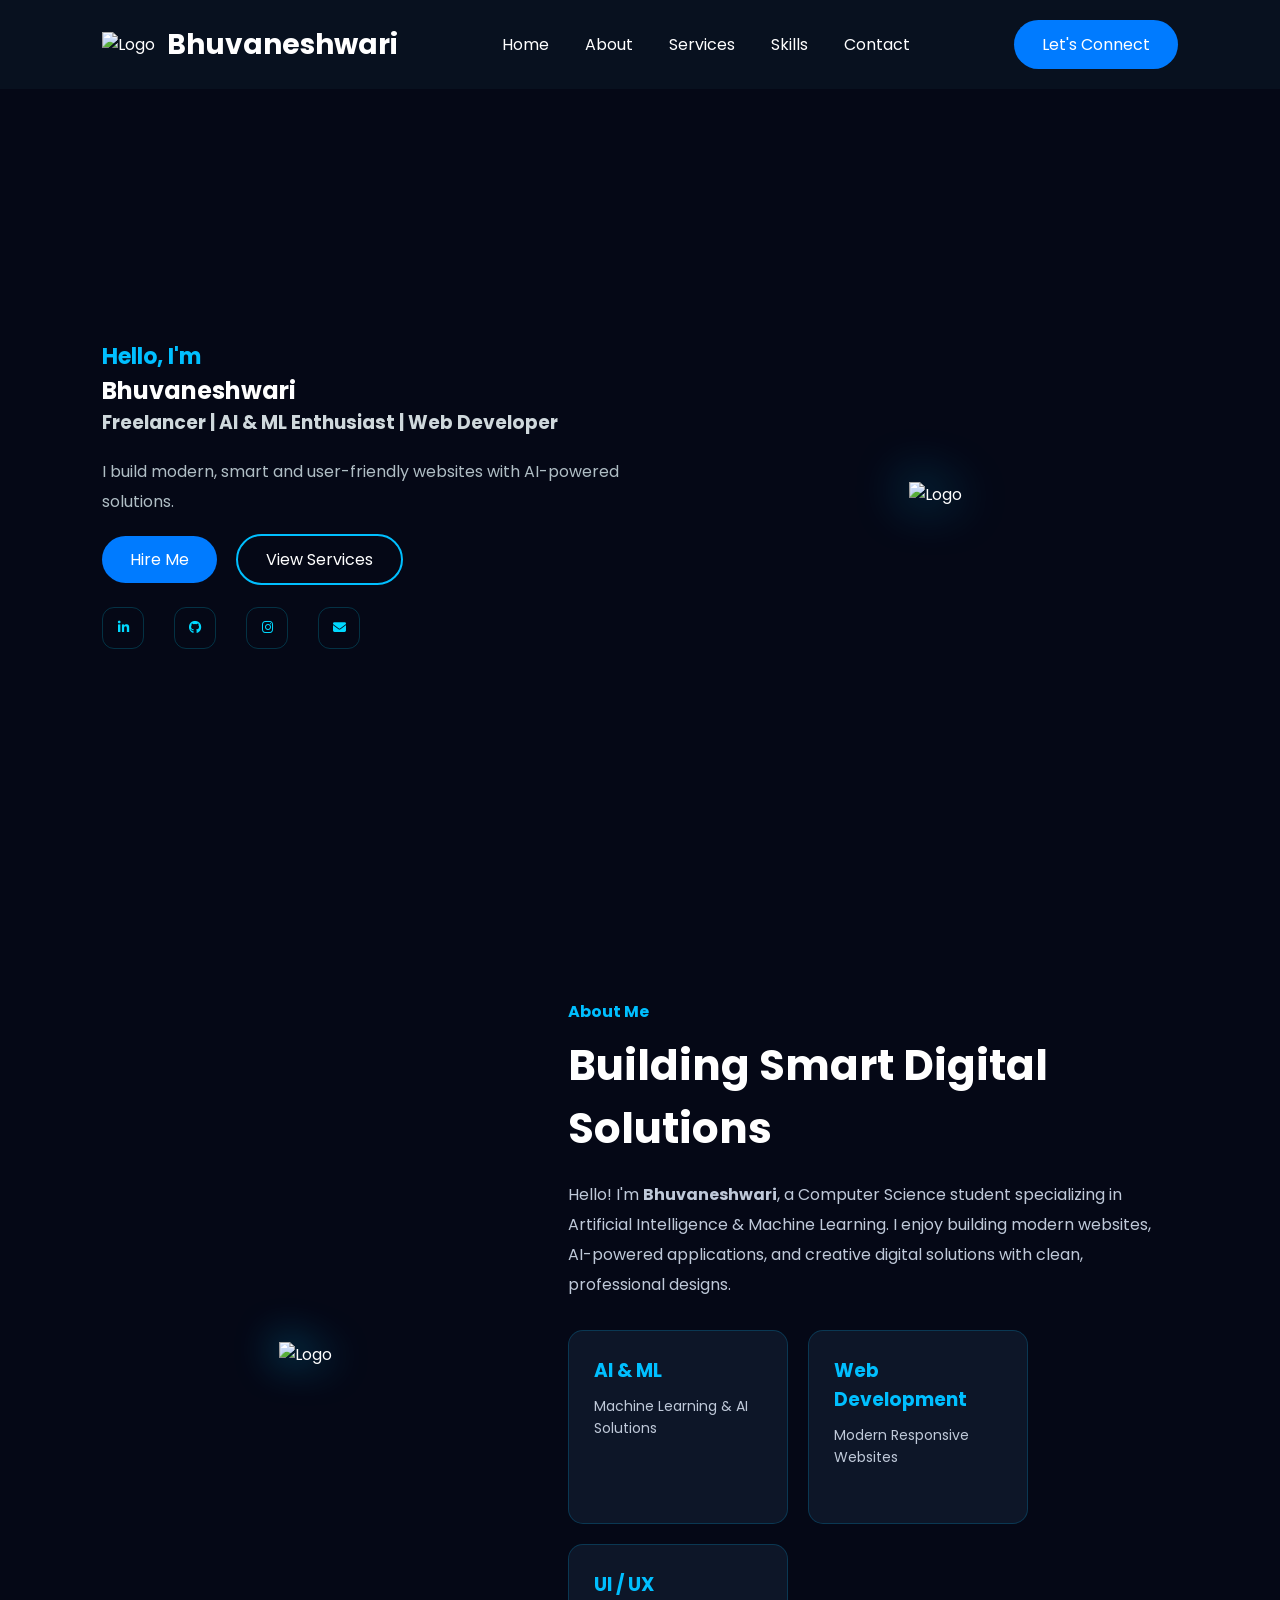
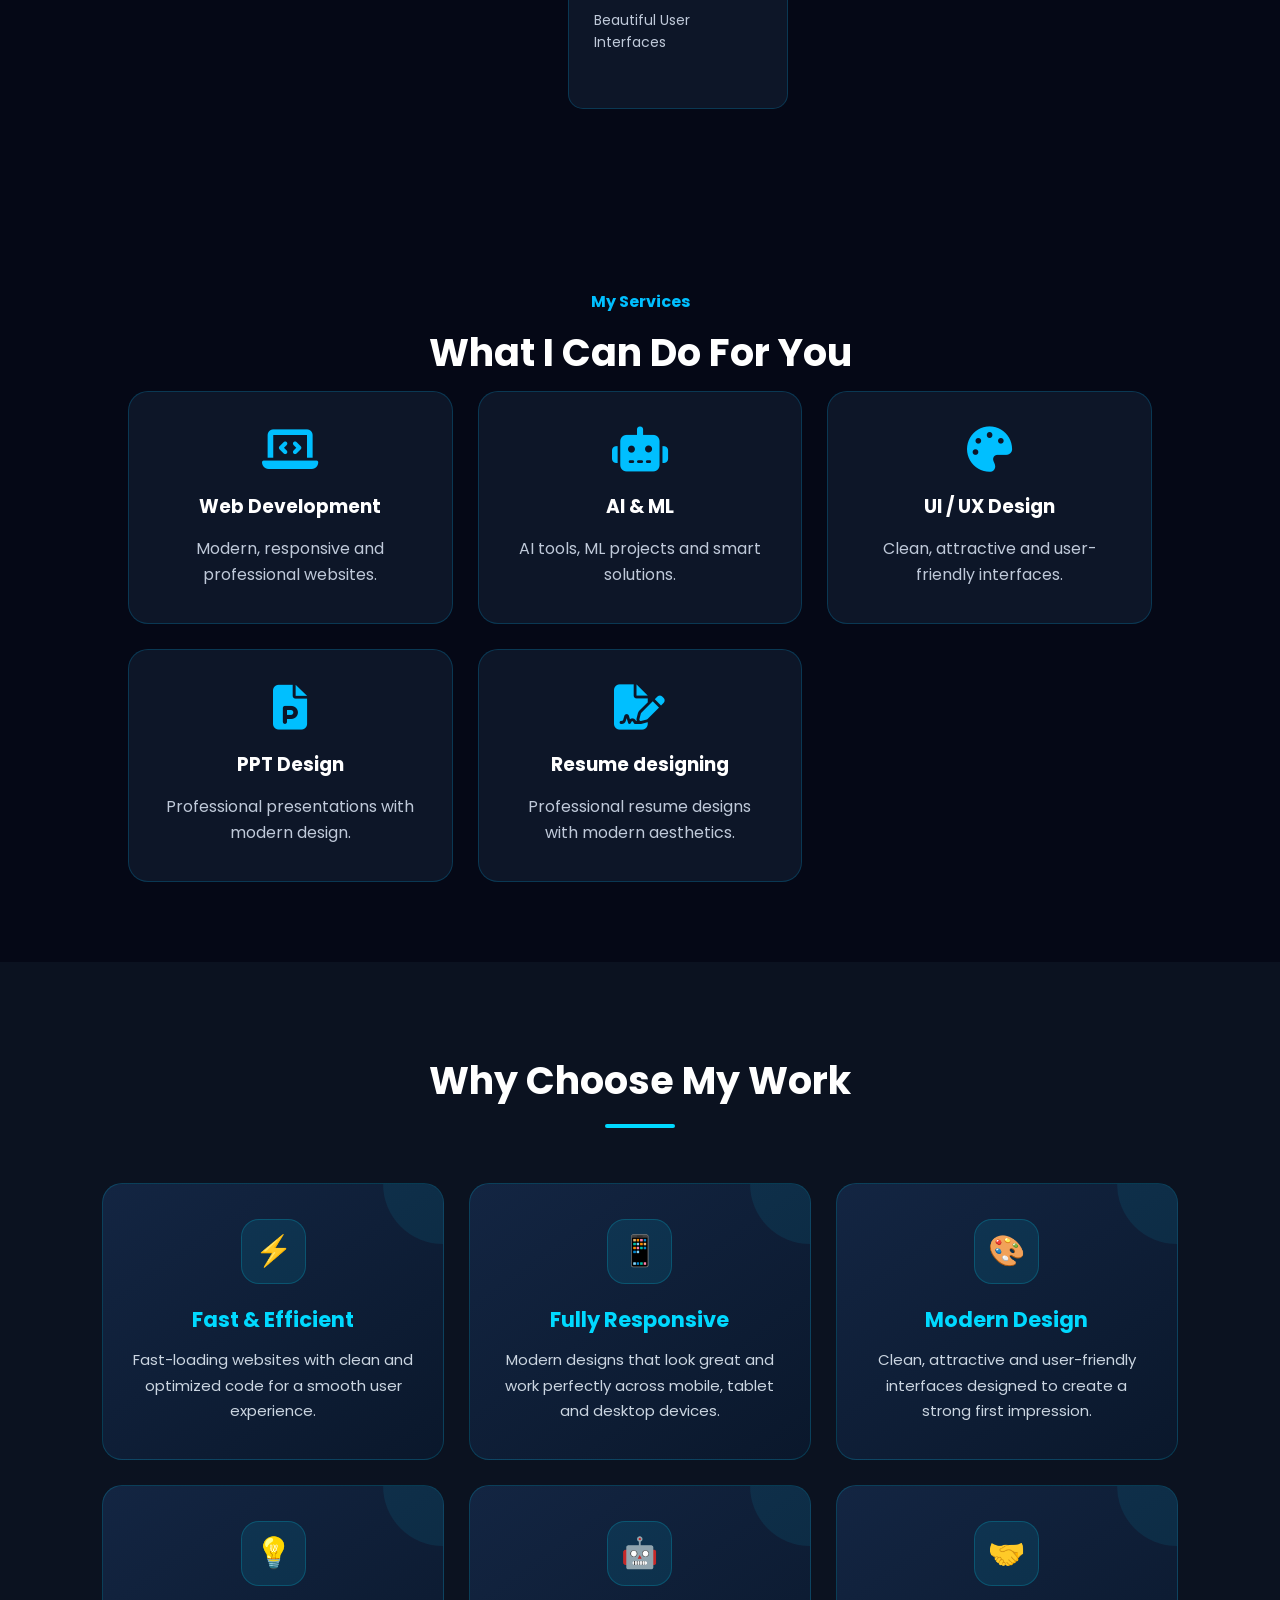
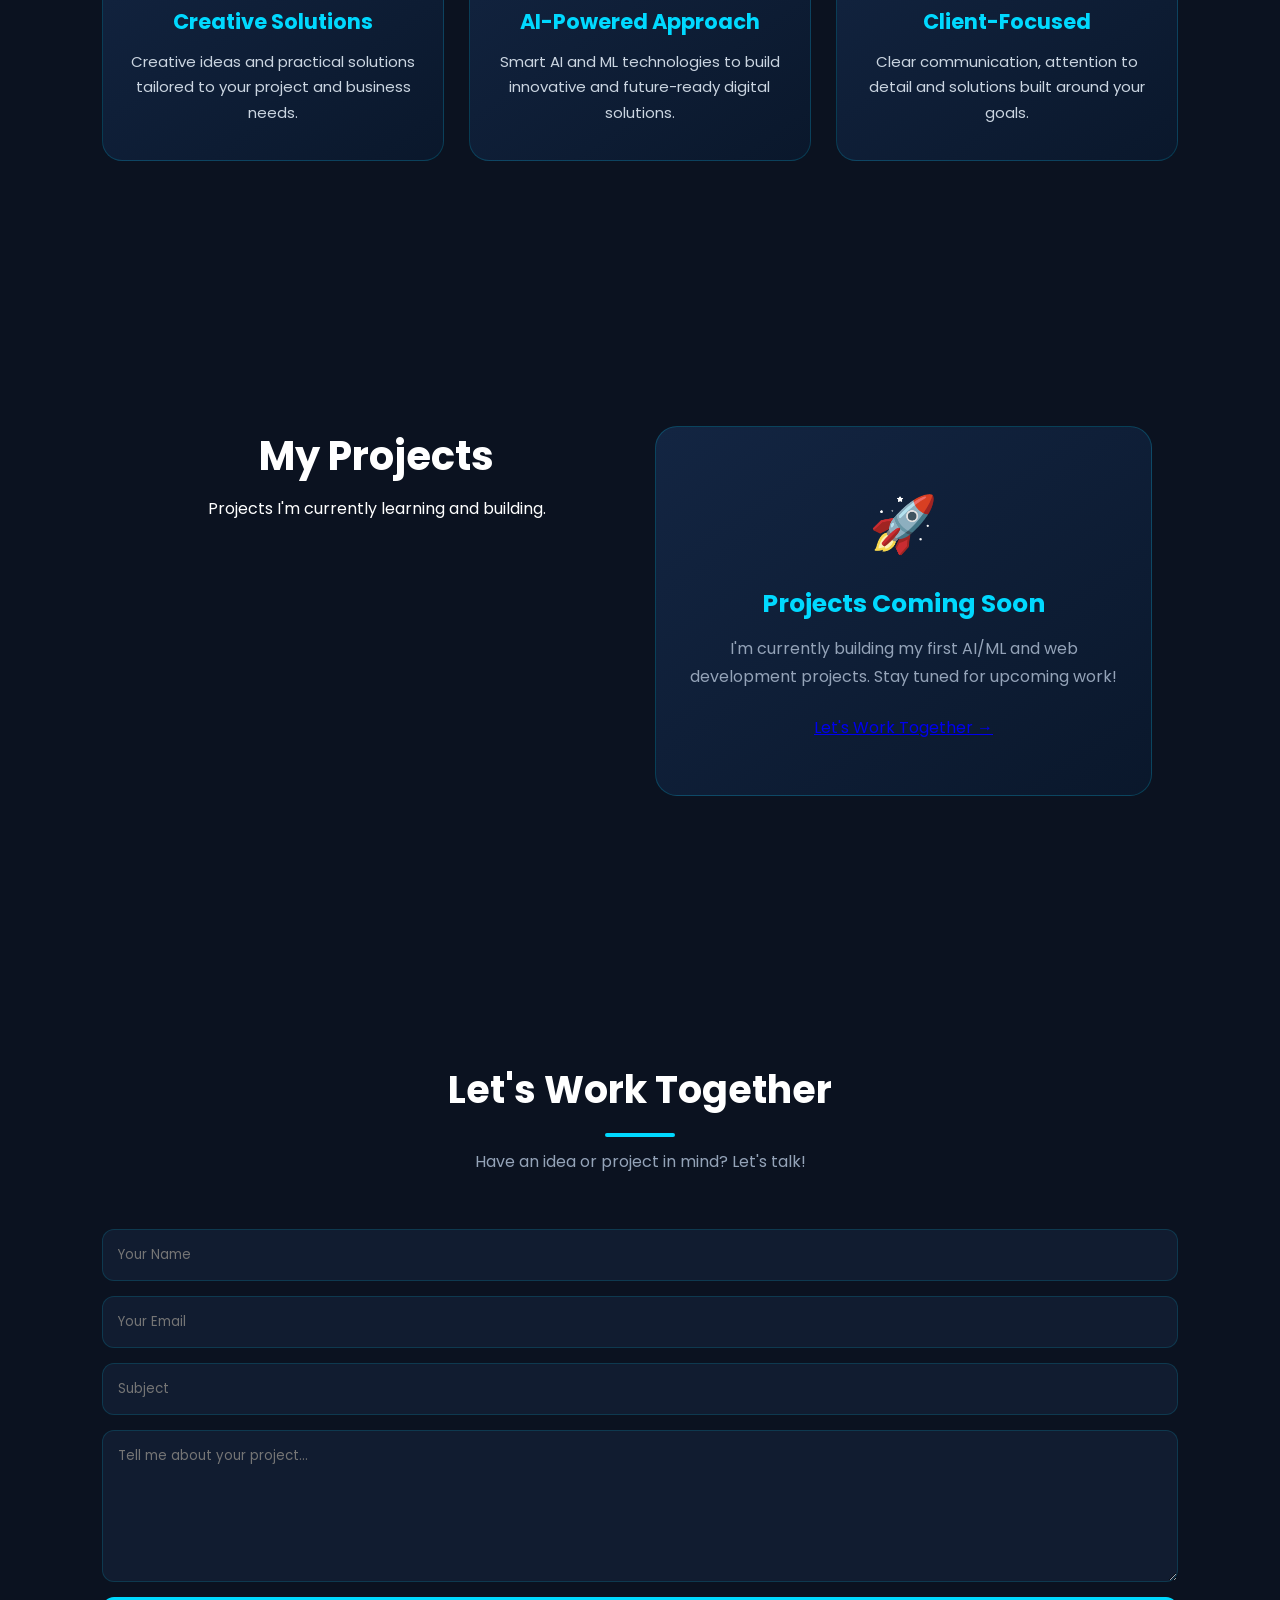
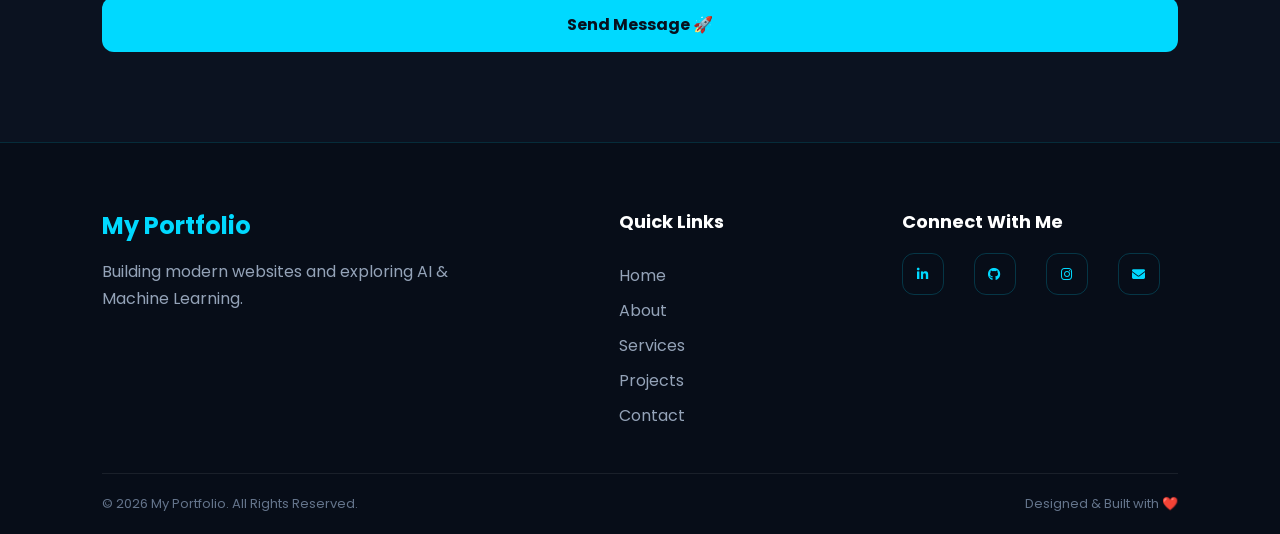
==== index.html @ ff611b47 "Add files via upload" ====
<!DOCTYPE html>
<html lang="en">
<head>
    <meta charset="UTF-8">
    <meta name="viewport" content="width=device-width, initial-scale=1.0">
    <title>Bhuvaneshwari | Portfolio</title>

    <!-- CSS -->
    <link rel="stylesheet" href="style.css">

    <!-- Google Font -->
    <link href="https://fonts.googleapis.com/css2?family=Poppins:wght@300;400;500;600;700&display=swap" rel="stylesheet">

    <!-- Icons -->
    <link rel="stylesheet" href="https://cdnjs.cloudflare.com/ajax/libs/font-awesome/6.6.0/css/all.min.css">
</head>

<body>

    <!-- Header -->
    <header>
        <nav class="navbar">

            <div class="logo">
                <img src="assets/WhatsApp Image 2026-08-02 at 8.41.59 PM (1).jpeg" alt="Logo">
                <h2>Bhuvaneshwari</h2>
            </div>

            <ul class="nav-links">
                <li><a href="#home">Home</a></li>
                <li><a href="#about">About</a></li>
                <li><a href="#services">Services</a></li>
                <li><a href="#skills">Skills</a></li>
                <li><a href="#contact">Contact</a></li>
            </ul>

            <a href="#Contact" class="btn">Let's Connect</a>

        </nav>
    </header>

    <!-- Hero Section -->
    <section class="hero">

        <div class="hero-text">

            <h4>Hello, I'm</h4>

            <h2>Bhuvaneshwari</h2>

            <h3>Freelancer | AI & ML Enthusiast | Web Developer</h3>

            <p>
                I build modern, smart and user-friendly websites
                with AI-powered solutions.
            </p>

            <div class="buttons">
                <a href="#" class="btn">Hire Me</a>
                <a href="#" class="btn-outline">View Services</a>
            </div>

            <div class="social-icons">
                <a 
                  href="https://www.linkedin.com/in/bhuvaneshwari-m-84490b386"
                  target="_blank"
                  rel="noopener noreferrer"
                  aria-label="Linkedin">
                  <i class="fab fa-linkedin-in"></i>
                  </a>
                  <a
                    href="https://github.com/bhuvanamozhi7-maker"
                    target="_blank"
                    rel="noopener noreferrer"
                    aria-label="GitHub">
                    <i class="fab fa-github"></i>
                </a>
                
                <a 
                    href="instagram url"
                    target="_blank"
                    rel="noopener noreferrer"
                    aria-label="Instagram">
                    <i class="fab fa-instagram"></i>
                </a>

                <a
                    href="bhuvanamozhi7@gmail.com"
                    target="_blank"
                    rel="noopener noreferrer"
                    aria-label="Email">
                    <i class="fas fa-envelope"></i>
                </a>
            </div>

        </div>

        <div class="hero-image">
            <img src="assets/WhatsApp Image 2026-08-02 at 8.41.59 PM (1).jpeg" alt="Logo">
        </div>

    </section>
    <!-- About Section -->

<section class="about" id="about">

    <div class="about-left">
        <img src="assets/WhatsApp Image 2026-08-08 at 7.50.29 AM.jpeg" alt="Logo">
    </div>

    <div class="about-right">

        <h4>About Me</h4>

        <h2>Building Smart Digital Solutions</h2>

        <p>
            Hello! I'm <b>Bhuvaneshwari</b>, a Computer Science student
            specializing in Artificial Intelligence & Machine Learning.
            I enjoy building modern websites, AI-powered applications,
            and creative digital solutions with clean, professional designs.
        </p>

        <div class="about-cards">

            <div class="card">
                <h3>AI & ML</h3>
                <p>Machine Learning & AI Solutions</p>
            </div>

            <div class="card">
                <h3>Web Development</h3>
                <p>Modern Responsive Websites</p>
            </div>

            <div class="card">
                <h3>UI / UX</h3>
                <p>Beautiful User Interfaces</p>
            </div>

        </div>

    </div>

</section>
<!-- Services Section -->

<section class="services" id="services">

    <h4>My Services</h4>
    <h2>What I Can Do For You</h2>

    <div class="service-container">

        <div class="service-box">
            <i class="fas fa-laptop-code"></i>
            <h3>Web Development</h3>
            <p>Modern, responsive and professional websites.</p>
        </div>

        <div class="service-box">
            <i class="fas fa-robot"></i>
            <h3>AI & ML</h3>
            <p>AI tools, ML projects and smart solutions.</p>
        </div>

        <div class="service-box">
            <i class="fas fa-palette"></i>
            <h3>UI / UX Design</h3>
            <p>Clean, attractive and user-friendly interfaces.</p>
        </div>

        <div class="service-box">
            <i class="fas fa-file-powerpoint"></i>
            <h3>PPT Design</h3>
            <p>Professional presentations with modern design.</p>
        </div>

        <div class="service-box">
            <i class="fas fa-file-signature"></i>
            <h3>Resume designing</h3>
            <p>Professional resume designs with modern aesthetics.</p>
        </div>

    </div>

</section> 

<section class="why-us" id="why">
    <h2>Why Choose My Work</h2>

    <div class="why-us-container">

        <div class="why-us-card">
            <div class="icon">⚡</div>
            <h3>Fast & Efficient</h3>
            <p>
                Fast-loading websites with clean and optimized code
                for a smooth user experience.
            </p>
        </div>

        <div class="why-us-card">
            <div class="icon">📱</div>
            <h3>Fully Responsive</h3>
            <p>
                Modern designs that look great and work perfectly
                across mobile, tablet and desktop devices.
            </p>
        </div>

        <div class="why-us-card">
            <div class="icon">🎨</div>
            <h3>Modern Design</h3>
            <p>
                Clean, attractive and user-friendly interfaces
                designed to create a strong first impression.
            </p>
        </div>

        <div class="why-us-card">
            <div class="icon">💡</div>
            <h3>Creative Solutions</h3>
            <p>
                Creative ideas and practical solutions tailored
                to your project and business needs.
            </p>
        </div>

        <div class="why-us-card">
            <div class="icon">🤖</div>
            <h3>AI-Powered Approach</h3>
            <p>
                Smart AI and ML technologies to build innovative
                and future-ready digital solutions.
            </p>
        </div>

        <div class="why-us-card">
            <div class="icon">🤝</div>
            <h3>Client-Focused</h3>
            <p>
                Clear communication, attention to detail and
                solutions built around your goals.
            </p>
        </div>

    </div>
</section>
<section class="portfolio" id="portfolio">

    <div class="portfolio-container">

        <div class="portfolio-title">
            <h2>My Projects</h2>
            <p>Projects I'm currently learning and building.</p>
        </div>

        <div class="project-empty">
            <div class="project-empty-icon">🚀</div>

            <h3>Projects Coming Soon</h3>

            <p>
                I'm currently building my first AI/ML and web development
                projects. Stay tuned for upcoming work!
            </p>

            <a href="#contact" class="project-btn">
                Let's Work Together →
            </a>
        </div>

    </div>

</section>
<section class="contact" id="contact">

    <div class="contact-title">
        <h2>Let's Work Together</h2>
        <p>Have an idea or project in mind? Let's talk!</p>
    </div>

    <div class="contact-container">

        <div class="contact-info">
            </div>


        </div>


        <form class="contact-form"
            action=https://formsubmit.co/UN_bhuvanamozhi7@gmail.com
            method="POST">

            <input type="hidden"name="_subject"value="New portfolio contact">
            <input type="hidden"name="_captcha"value="false">
            <input type="hidden"name="_next"value="success.html">

            <input type="text" placeholder="Your Name" required>

            <input type="email" placeholder="Your Email" required>

            <input type="text" placeholder="Subject" required>

            <textarea rows="6"
                placeholder="Tell me about your project..."
                required></textarea>

            <button type="submit">
                Send Message 🚀
            </button>

        </form>

    </div>

</section>
<script src="script.js"></script>
<footer class="footer">

    <div class="footer-container">

        <div class="footer-brand">
            <h2>My Portfolio</h2>
            <p>
                Building modern websites and exploring
                AI & Machine Learning.
            </p>
        </div>

        <div class="footer-links">
            <h3>Quick Links</h3>

            <a href="#home">Home</a>
            <a href="#about">About</a>
            <a href="#services">Services</a>
            <a href="#portfolio">Projects</a>
            <a href="#contact">Contact</a>
        </div>

        <div class="footer-social">
            <h3>Connect With Me</h3>

            <div class="social-icons"><!DOCTYPE html>
<html lang="en">
<head>
    <meta charset="UTF-8">
    <meta name="viewport" content="width=device-width, initial-scale=1.0">

    <title>Message Sent</title>
                <a 
                  href="https://www.linkedin.com/in/bhuvaneshwari-m-84490b386"
                  target="_blank"
                  rel="noopener noreferrer"
                  aria-label="Linkedin">
                  <i class="fab fa-linkedin-in"></i>
                  </a>
                <a
                    href="https://github.com/bhuvanamozhi7-maker"
                    target="_blank"
                    rel="noopener noreferrer"
                    aria-label="GitHub">
                    <i class="fab fa-github"></i>
                </a>
                <a 
                    href="instagram url"
                    target="_blank"
                    rel="noopener noreferrer"
                    aria-label="Instagram">
                    <i class="fab fa-instagram"></i>
                </a>
                
                <a
                    href="bhuvanamozhi7@gmail.com"
                    target="_blank"
                    rel="noopener noreferrer"
                    aria-label="Email">
                    <i class="fas fa-envelope"></i>
                </a>

            </div>
        </div>

    </div>

    <div class="footer-bottom">
        <p>© 2026 My Portfolio. All Rights Reserved.</p>
        <p>Designed & Built with ❤️</p>
    </div>

</footer>


</body>
</html>
---- style.css ----
html{
    scroll-behavior:smooth;
}
section{
    scroll-margin-top:80px;
}
/* Google Font */
@import url('https://fonts.googleapis.com/css2?family=Poppins:wght@300;400;500;600;700&display=swap');

*{
    margin:0;
    padding:0;
    box-sizing:border-box;
    font-family:'Poppins',sans-serif;
}

body{
    background:#050816;
    color:#fff;
}

/* Navbar */

.navbar{
    display:flex;
    justify-content:space-between;
    align-items:center;
    padding:20px 8%;
    background:#08111f;
    position:sticky;
    top:0;
}

.logo{
    display:flex;
    align-items:center;
}

.logo img{
    width:55px;
    margin-right:10px;
}

.logo h2{
    color:#fff;
    font-size:28px;
}

.nav-links{
    display:flex;
    list-style:none;
}

.nav-links li{
    margin:0 18px;
}

.nav-links a{
    text-decoration:none;
    color:white;
    transition:.3s;
}

.nav-links a:hover{
    color:#00bfff;
}

/* Buttons */

.btn{
    background:#007BFF;
    color:white;
    padding:12px 28px;
    border-radius:30px;
    text-decoration:none;
    transition:.3s;
}

.btn:hover{
    background:#00bfff;
    box-shadow:0 0 20px #00bfff;
}

.btn-outline{
    border:2px solid #00bfff;
    padding:12px 28px;
    border-radius:30px;
    color:white;
    text-decoration:none;
    margin-left:15px;
    transition:.3s;
}

.btn-outline:hover{
    background:#00bfff;
}

/* Hero */

.hero{
    display:flex;
    justify-content:space-between;
    align-items:center;
    padding:80px 8%;
    min-height:90vh;
}

.hero-text{
    width:50%;
}

.hero-text h4{
    color:#00bfff;
    font-size:22px;
}

.hero-text h1{
    font-size:65px;
    margin:15px 0;
}

.hero-text h3{
    color:#cfd8dc;
    margin-bottom:20px;
}

.hero-text p{
    color:#b0bec5;
    line-height:30px;
    margin-bottom:30px;
}

.buttons{
    margin-bottom:35px;
}

.social-icons a{
    color:white;
    font-size:24px;
    margin-right:18px;
    transition:.3s;
}

.social-icons a:hover{
    color:#00bfff;
}

.hero-image{
    width:45%;
    text-align:center;
}

.hero-image img{
    width:420px;
    filter:drop-shadow(0 0 25px #00bfff);
    animation:float 3s ease-in-out infinite;
}

/* Animation */

@keyframes float{

0%{
transform:translateY(0);
}

50%{
transform:translateY(-15px);
}

100%{
transform:translateY(0);
}

}

/* Mobile */

@media(max-width:900px){

.hero{
flex-direction:column;
text-align:center;
}

.hero-text,
.hero-image{
width:100%;
}

.hero-image img{
width:280px;
margin-top:40px;
}

.nav-links{
display:none;
}

}/* About Section */

.about{
display:flex;
justify-content:space-between;
align-items:center;
padding:100px 8%;
gap:60px;
}

.about-left{
width:40%;
text-align:center;
}

.about-left img{
width:320px;
filter:drop-shadow(0 0 20px #00bfff);
}

.about-right{
width:60%;
}

.about-right h4{
color:#00bfff;
margin-bottom:10px;
}

.about-right h2{
font-size:42px;
margin-bottom:20px;
}

.about-right p{
color:#bfc9d9;
line-height:30px;
margin-bottom:30px;
}

.about-cards{
display:flex;
gap:20px;
flex-wrap:wrap;
}

.card{
background:#0d1628;
padding:25px;
border-radius:15px;
width:220px;
transition:.3s;
border:1px solid rgba(0,191,255,.2);
}

.card:hover{
transform:translateY(-8px);
box-shadow:0 0 20px rgba(0,191,255,.4);
}

.card h3{
color:#00bfff;
margin-bottom:10px;
}

.card p{
font-size:14px;
line-height:22px;
}

@media(max-width:900px){

.about{
flex-direction:column;
text-align:center;
}

.about-left,
.about-right{
width:100%;
}

.about-left img{
width:220px;
}

}
/* Services */

.services{
    padding:100px 8%;
    text-align:center;
}

.services h4{
    color:#00bfff;
    margin-bottom:10px;
}

.services h2{
    font-size:42px;
    margin-bottom:50px;
}

.service-container{
    display:grid;
    grid-template-columns:repeat(auto-fit,minmax(250px,1fr));
    gap:25px;
}

.service-box{
    background:#0d1628;
    padding:35px;
    border-radius:20px;
    transition:.3s;
    border:1px solid rgba(0,191,255,.2);
}

.service-box:hover{
    transform:translateY(-10px);
    box-shadow:0 0 25px rgba(0,191,255,.5);
}

.service-box i{
    font-size:45px;
    color:#00bfff;
    margin-bottom:20px;
}

.service-box h3{
    margin-bottom:15px;
}

.service-box p{
    color:#bfc9d9;
    line-height:26px;
}

.services{
    padding:80px 10%;
    text-align:center;
}

.services h2{
    font-size:38px;
    margin-bottom:10px;
}

.subtitle{
    color:#777;
    margin-bottom:40px;
}

.service-container{
    display:grid;
    grid-template-columns:repeat(auto-fit,minmax(250px,1fr));
    gap:25px;
}

.service-card{
    background:#fff;
    padding:30px;
    border-radius:18px;
    box-shadow:0 8px 20px rgba(0,0,0,0.1);
    transition:0.3s;
}

.service-card:hover{
    transform:translateY(-10px);
    box-shadow:0 15px 30px rgba(0,0,0,0.15);
}

.service-card h3{
    margin-bottom:15px;
}

.why-card{
    background:#fff;
    padding:30px;
    border-radius:20px;
    box-shadow:0 10px 25px rgba(0,0,0,0.1);
    transition:all .4s ease;
    opacity:0;
    transform:translateY(50px);
}

.why-card:hover{
    transform:translateY(-15px) scale(1.03);
    box-shadow:0 20px 40px rgba(0,0,0,0.2);
}

.why-card span{
    display:inline-block;
    font-size:45px;
    transition:0.4s;
}

.why-card:hover span{
    transform:rotate(10deg) scale(1.2);
}

.why-card.show{
    opacity:1;
    transform:translateY(0);
}

.portfolio{
    padding:90px 10%;
    background:#ffffff;
    text-align:center;
}

.portfolio h2{
    font-size:40px;
    margin-bottom:10px;
}

.portfolio-subtitle{
    color:#666;
    margin-bottom:50px;
}

.portfolio-container{
    display:grid;
    grid-template-columns:repeat(auto-fit,minmax(300px,1fr));
    gap:30px;
}

.portfolio-card{
    overflow:hidden;
    border-radius:20px;
    box-shadow:0 10px 30px rgba(0,0,0,.12);
    transition:.4s;
    background:#fff;
}

.portfolio-card img{
    width:100%;
    height:220px;
    object-fit:cover;
    transition:.5s;
}

.portfolio-card:hover img{
    transform:scale(1.1);
}

.portfolio-card:hover{
    transform:translateY(-10px);
}

.portfolio-content{
    padding:20px;
}
/* =========================
   WHY CHOOSE MY WORK
========================= */

.why-us {
    padding: 80px 8%;
    background: #0b1220;
    color: #fff;
}

.why-us h2 {
    text-align: center;
    font-size: 36px;
    margin-bottom: 50px;
    color: #ffffff;
}

.why-us-container {
    max-width: 1100px;
    margin: auto;
    display: grid;
    grid-template-columns: repeat(3, 1fr);
    gap: 25px;
}

.why-us-card {
    padding: 30px 25px;
    background: rgba(20, 35, 60, 0.8);
    border: 1px solid rgba(0, 200, 255, 0.2);
    border-radius: 20px;
    text-align: center;
    transition: 0.3s ease;
}

.why-us-card:hover {
    transform: translateY(-8px);
    border-color: #00d9ff;
    box-shadow: 0 10px 30px rgba(0, 217, 255, 0.2);
}

.why-us-card .icon {
    font-size: 42px;
    margin-bottom: 15px;
}

.why-us-card h3 {
    font-size: 21px;
    margin-bottom: 12px;
    color: #00d9ff;
}

.why-us-card p {
    font-size: 15px;
    line-height: 1.6;
    color: #cbd5e1;
}

/* Mobile Responsive */

@media (max-width: 768px) {

    .why-us {
        padding: 60px 5%;
    }

    .why-us h2 {
        font-size: 28px;
    }

    .why-us-container {
        grid-template-columns: 1fr;
    }

    .why-us-card {
        padding: 25px 20px;
    }
}
/* =========================
   WHY CHOOSE MY WORK
========================= */

.why-us {
    padding: 90px 8%;
    background: #0b1220;
    color: white;
}

.why-us h2 {
    text-align: center;
    font-size: 38px;
    margin-bottom: 55px;
    position: relative;
}

.why-us h2::after {
    content: "";
    display: block;
    width: 70px;
    height: 4px;
    background: #00d9ff;
    margin: 15px auto 0;
    border-radius: 10px;
}

.why-us-container {
    max-width: 1100px;
    margin: auto;
    display: grid;
    grid-template-columns: repeat(3, 1fr);
    gap: 25px;
}

.why-us-card {
    position: relative;
    padding: 35px 25px;
    text-align: center;

    background: linear-gradient(
        145deg,
        rgba(20, 40, 70, 0.9),
        rgba(10, 25, 45, 0.9)
    );

    border: 1px solid rgba(0, 217, 255, 0.18);
    border-radius: 20px;

    overflow: hidden;

    transition:
        transform 0.4s ease,
        box-shadow 0.4s ease,
        border-color 0.4s ease;
}

/* Glow effect */

.why-us-card::before {
    content: "";
    position: absolute;
    width: 120px;
    height: 120px;

    background: #00d9ff;
    opacity: 0.08;

    border-radius: 50%;

    top: -60px;
    right: -60px;

    transition: 0.4s ease;
}

.why-us-card:hover::before {
    transform: scale(2);
    opacity: 0.12;
}

/* Hover */

.why-us-card:hover {
    transform: translateY(-12px);

    border-color: #00d9ff;

    box-shadow:
        0 15px 35px rgba(0, 217, 255, 0.15),
        0 0 20px rgba(0, 217, 255, 0.08);
}

/* Icon */

.why-us-card .icon {
    width: 65px;
    height: 65px;

    margin: 0 auto 20px;

    display: flex;
    align-items: center;
    justify-content: center;

    font-size: 30px;

    background: rgba(0, 217, 255, 0.1);

    border: 1px solid rgba(0, 217, 255, 0.2);

    border-radius: 18px;

    transition: 0.4s ease;
}

.why-us-card:hover .icon {
    transform: rotate(8deg) scale(1.1);
    background: rgba(0, 217, 255, 0.18);
}

/* Heading */

.why-us-card h3 {
    font-size: 21px;
    margin-bottom: 12px;
    color: #00d9ff;
}

/* Description */

.why-us-card p {
    color: #cbd5e1;
    font-size: 15px;
    line-height: 1.7;
    margin: 0;
}


/* =========================
   MOBILE
========================= */

@media (max-width: 900px) {

    .why-us-container {
        grid-template-columns: repeat(2, 1fr);
    }
}

@media (max-width: 600px) {

    .why-us {
        padding: 65px 5%;
    }

    .why-us h2 {
        font-size: 30px;
    }

    .why-us-container {
        grid-template-columns: 1fr;
    }

    .why-us-card {
        padding: 30px 20px;
    }
}
.project-empty {
    max-width: 650px;
    margin: auto;
    padding: 55px 30px;
    text-align: center;

    background: linear-gradient(
        145deg,
        rgba(20, 40, 70, 0.9),
        rgba(10, 25, 45, 0.9)
    );

    border: 1px solid rgba(0, 217, 255, 0.2);
    border-radius: 22px;

    transition: 0.4s ease;
}

.project-empty:hover {
    transform: translateY(-8px);
    border-color: #00d9ff;
    box-shadow: 0 15px 35px rgba(0, 217, 255, 0.15);
}

.project-empty-icon {
    font-size: 55px;
    margin-bottom: 20px;
}

.project-empty h3 {
    color: #00d9ff;
    font-size: 25px;
    margin-bottom: 12px;
}

.project-empty p {
    color: #94a3b8;
    line-height: 1.7;
    margin-bottom: 25px;
}
/* =========================
   CONTACT
========================= */

.contact {
    padding: 90px 8%;
    background: #0b1220;
    color: white;
}

.contact-title {
    text-align: center;
    margin-bottom: 55px;
}

.contact-title h2 {
    font-size: 38px;
    margin-bottom: 12px;
}

.contact-title h2::after {
    content: "";
    display: block;
    width: 70px;
    height: 4px;
    background: #00d9ff;
    margin: 15px auto 0;
    border-radius: 10px;
}

.contact-title p {
    color: #94a3b8;
}

.contact-container {
    max-width: 1100px;
    margin: auto;

    display: grid;
    grid-template-columns: 1fr 1fr;
    gap: 40px;
}

.contact-info {
    display: flex;
    flex-direction: column;
    gap: 18px;
}

.contact-card {
    display: flex;
    align-items: center;
    gap: 18px;

    padding: 22px;

    background: #111c30;
    border: 1px solid rgba(0, 217, 255, 0.15);
    border-radius: 16px;

    transition: 0.3s ease;
}

.contact-card:hover {
    transform: translateX(8px);
    border-color: #00d9ff;
    box-shadow: 0 8px 25px rgba(0, 217, 255, 0.12);
}

.contact-icon {
    width: 52px;
    height: 52px;

    display: flex;
    align-items: center;
    justify-content: center;

    font-size: 25px;

    background: rgba(0, 217, 255, 0.1);
    border-radius: 14px;
}

.contact-card h3 {
    color: #00d9ff;
    margin-bottom: 5px;
}

.contact-card p {
    color: #94a3b8;
    margin: 0;
    font-size: 14px;
}


/* Form */

.contact-form {
    display: flex;
    flex-direction: column;
    gap: 15px;
}

.contact-form input,
.contact-form textarea {
    width: 100%;
    padding: 15px;

    background: #111c30;
    color: white;

    border: 1px solid rgba(0, 217, 255, 0.15);
    border-radius: 12px;

    outline: none;
    font-family: inherit;

    transition: 0.3s ease;
}

.contact-form input:focus,
.contact-form textarea:focus {
    border-color: #00d9ff;
    box-shadow: 0 0 12px rgba(0, 217, 255, 0.1);
}

.contact-form button {
    padding: 15px;

    background: #00d9ff;
    color: #07111f;

    border: none;
    border-radius: 12px;

    font-size: 16px;
    font-weight: 700;

    cursor: pointer;
    transition: 0.3s ease;
}

.contact-form button:hover {
    transform: translateY(-3px);
    box-shadow: 0 10px 25px rgba(0, 217, 255, 0.25);
}


/* Mobile */

@media (max-width: 700px) {

    .contact {
        padding: 65px 5%;
    }

    .contact-title h2 {
        font-size: 30px;
    }

    .contact-container {
        grid-template-columns: 1fr;
    }
}
@media (max-width: 768px) {

    nav {
        display: flex;
        flex-wrap: wrap;
        justify-content: center;
        gap: 12px;
    }

    nav a {
        font-size: 14px;
        padding: 6px 8px;
    }

    section {
        overflow-x: hidden;
    }

    h1 {
        font-size: 38px;
    }

    h2 {
        font-size: 30px;
    }

    p {
        font-size: 15px;
    }

    .container {
        width: 100%;
        padding-left: 5%;
        padding-right: 5%;
    }
}
@media (max-width: 480px) {

    nav {
        gap: 8px;
    }

    nav a {
        font-size: 13px;
    }

    h1 {
        font-size: 32px;
    }

    h2 {
        font-size: 27px;
    }

    button,
    .btn {
        width: 100%;
    }
}
/* =========================
   FOOTER
========================= */

.footer {
    background: #070d18;
    color: white;
    padding: 65px 8% 20px;
    border-top: 1px solid rgba(0, 217, 255, 0.15);
}

.footer-container {
    max-width: 1100px;
    margin: auto;

    display: grid;
    grid-template-columns: 2fr 1fr 1fr;
    gap: 50px;
}

.footer-brand h2 {
    color: #00d9ff;
    margin-bottom: 15px;
}

.footer-brand p {
    max-width: 350px;
    color: #94a3b8;
    line-height: 1.7;
}

.footer h3 {
    font-size: 18px;
    margin-bottom: 18px;
    color: white;
}

.footer-links {
    display: flex;
    flex-direction: column;
    gap: 10px;
}

.footer-links a {
    color: #94a3b8;
    text-decoration: none;
    transition: 0.3s ease;
}

.footer-links a:hover {
    color: #00d9ff;
    transform: translateX(5px);
}

.social-icons {
    display: flex;
    gap: 12px;
}

.social-icons a {
    width: 42px;
    height: 42px;

    display: flex;
    align-items: center;
    justify-content: center;

    border: 1px solid rgba(0, 217, 255, 0.2);
    border-radius: 12px;

    color: #00d9ff;
    text-decoration: none;
    font-size: 13px;
    font-weight: bold;

    transition: 0.3s ease;
}

.social-icons a:hover {
    background: #00d9ff;
    color: #07111f;
    transform: translateY(-5px);
}

.footer-bottom {
    max-width: 1100px;
    margin: 45px auto 0;
    padding-top: 20px;

    border-top: 1px solid rgba(255, 255, 255, 0.08);

    display: flex;
    justify-content: space-between;
    gap: 20px;

    color: #64748b;
    font-size: 13px;
}
@media (max-width: 700px) {

    .footer {
        padding: 50px 6% 20px;
    }

    .footer-container {
        grid-template-columns: 1fr;
        gap: 35px;
        text-align: center;
    }

    .footer-brand p {
        margin: auto;
    }

    .footer-links {
        align-items: center;
    }

    .social-icons {
        justify-content: center;
    }

    .footer-bottom {
        flex-direction: column;
        text-align: center;
        margin-top: 35px;
    }
}
/* =========================
   GLOBAL POLISH
========================= */

* {
    box-sizing: border-box;
}

body {
    margin: 0;
    overflow-x: hidden;
}

a,
button {
    -webkit-tap-highlight-color: transparent;
}

::selection {
    background: #00d9ff;
    color: #07111f;
}

::-webkit-scrollbar {
    width: 8px;
}

::-webkit-scrollbar-track {
    background: #070d18;
}

::-webkit-scrollbar-thumb {
    background: #00d9ff;
    border-radius: 10px;
}

::-webkit-scrollbar-thumb:hover {
    background: #00b8d9;
}
/* =========================
   PROJECTS FINAL FIX
========================= */

.portfolio {
    min-height: 80vh;
    display: flex;
    align-items: center;
    background: #0b1220;
}

.portfolio-container {
    width: 100%;
}

.project-empty {
    max-width: 650px;
    width: 100%;
    margin: 0 auto;
    text-align: center;
}
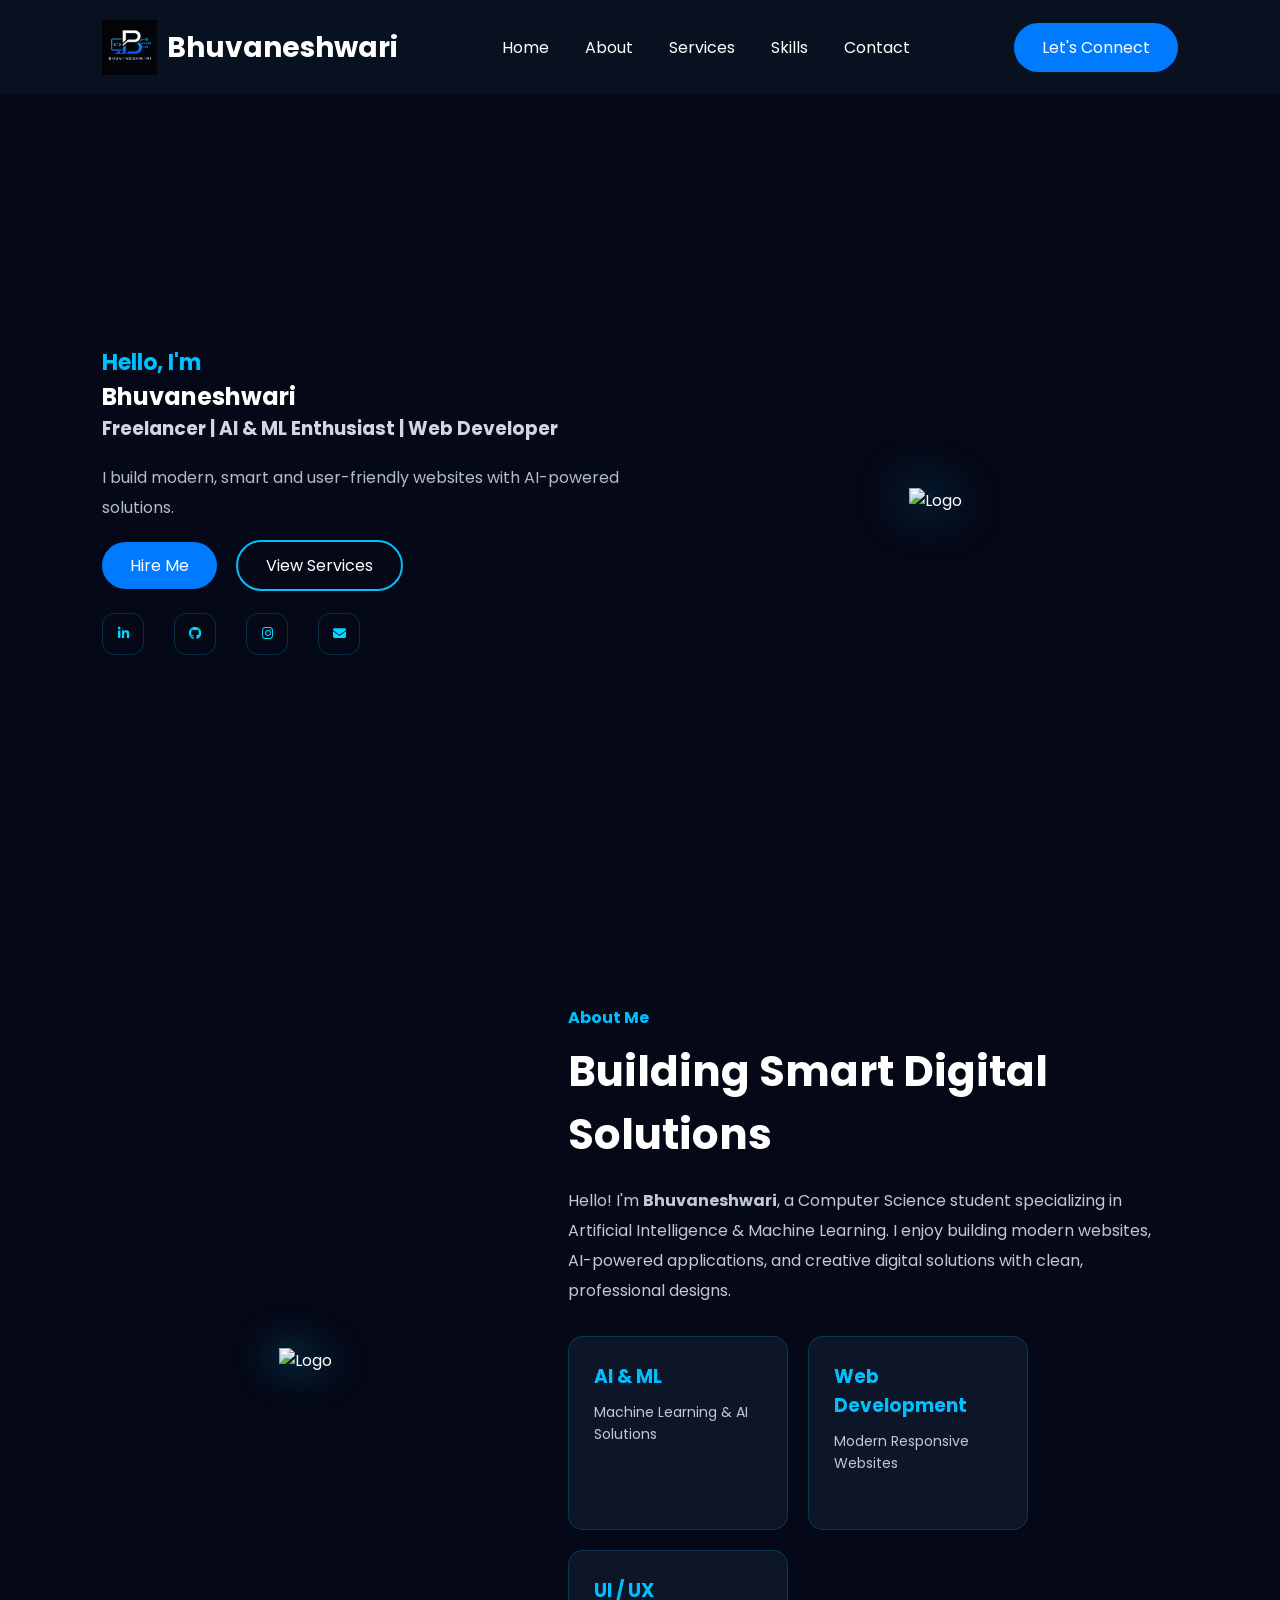
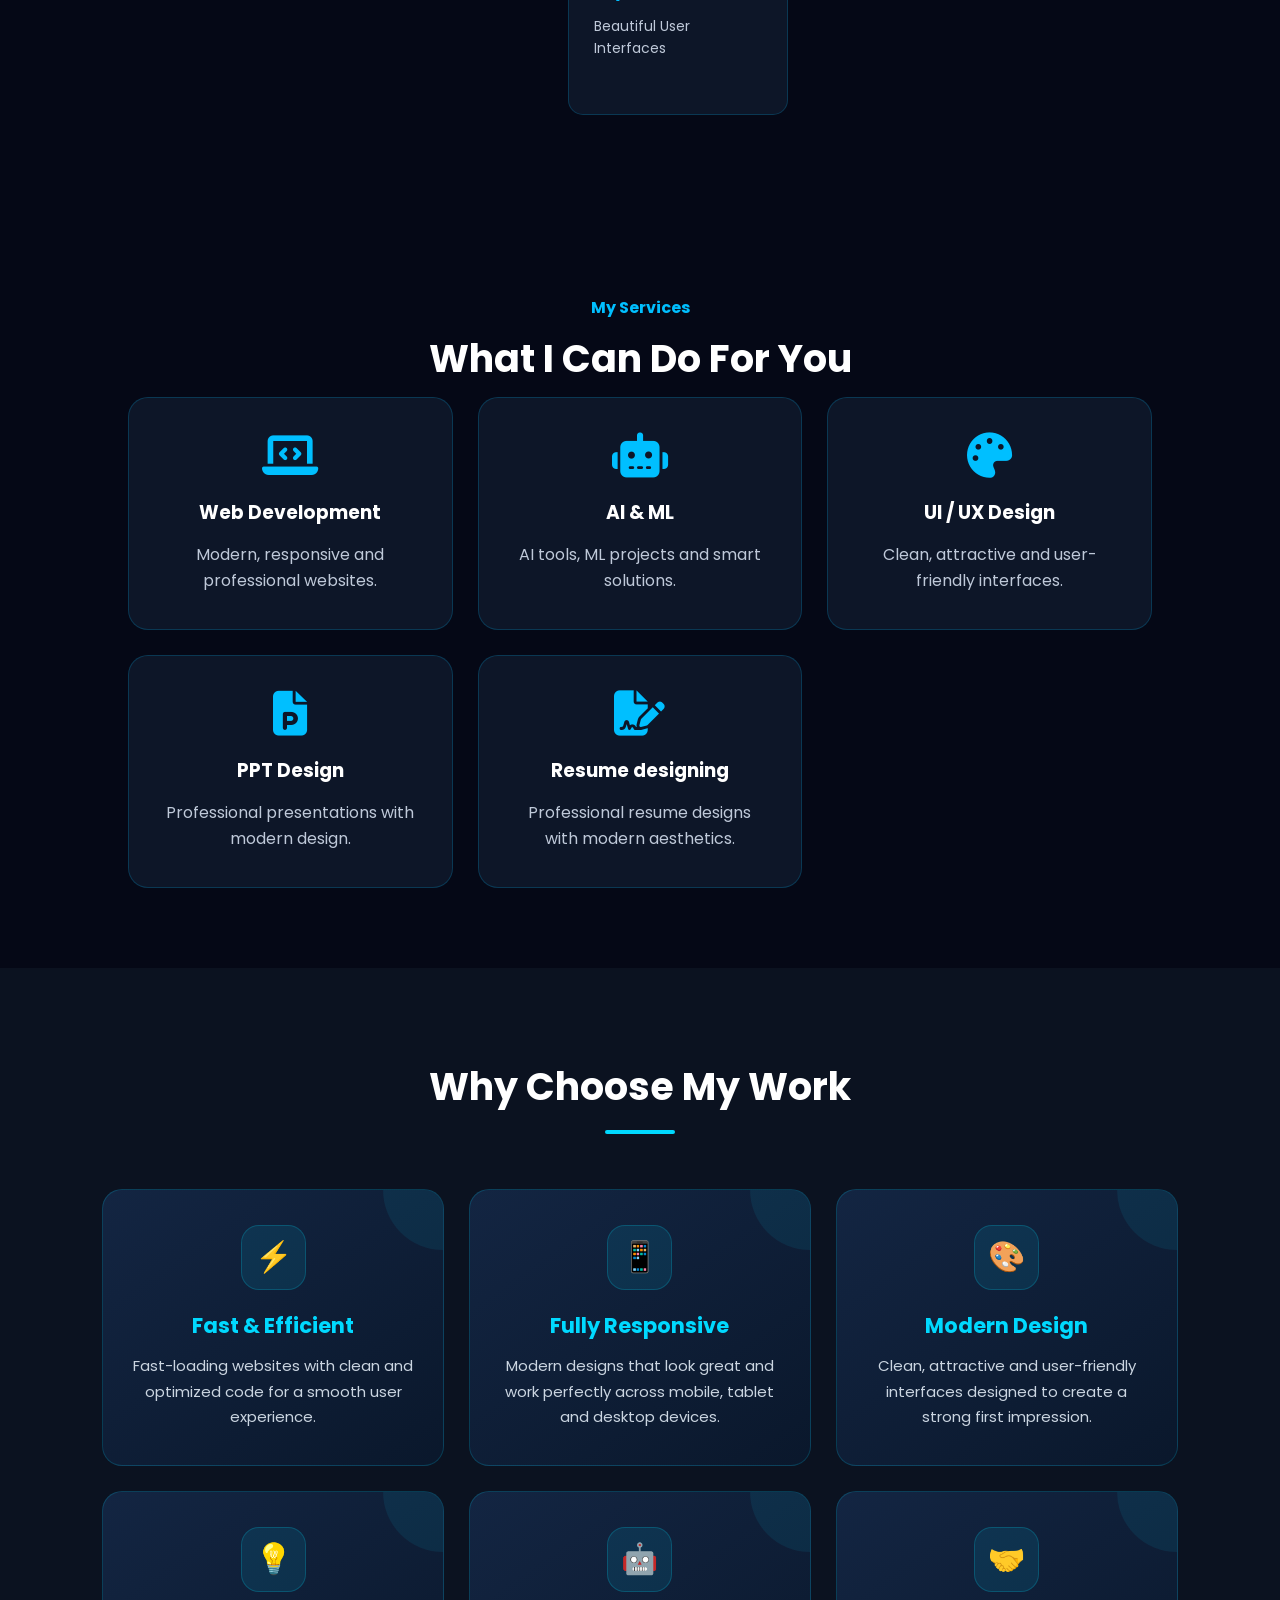
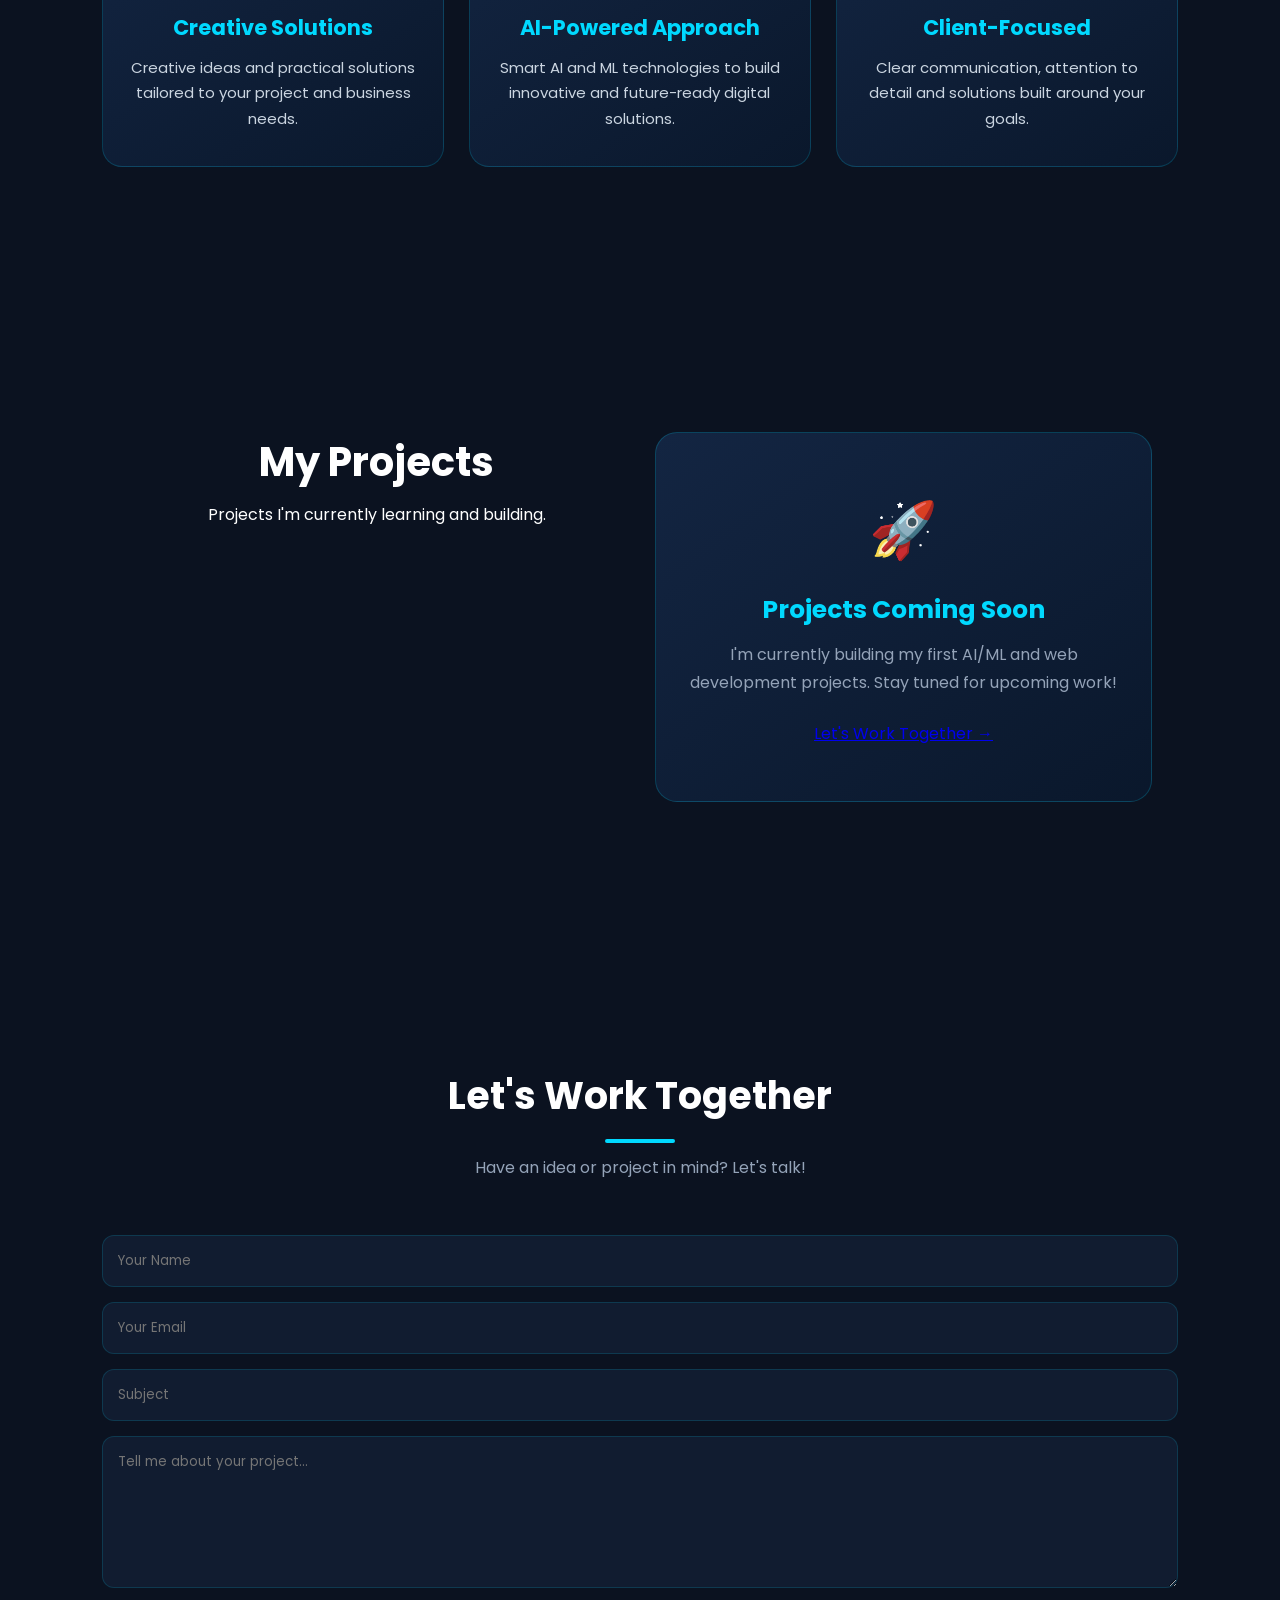
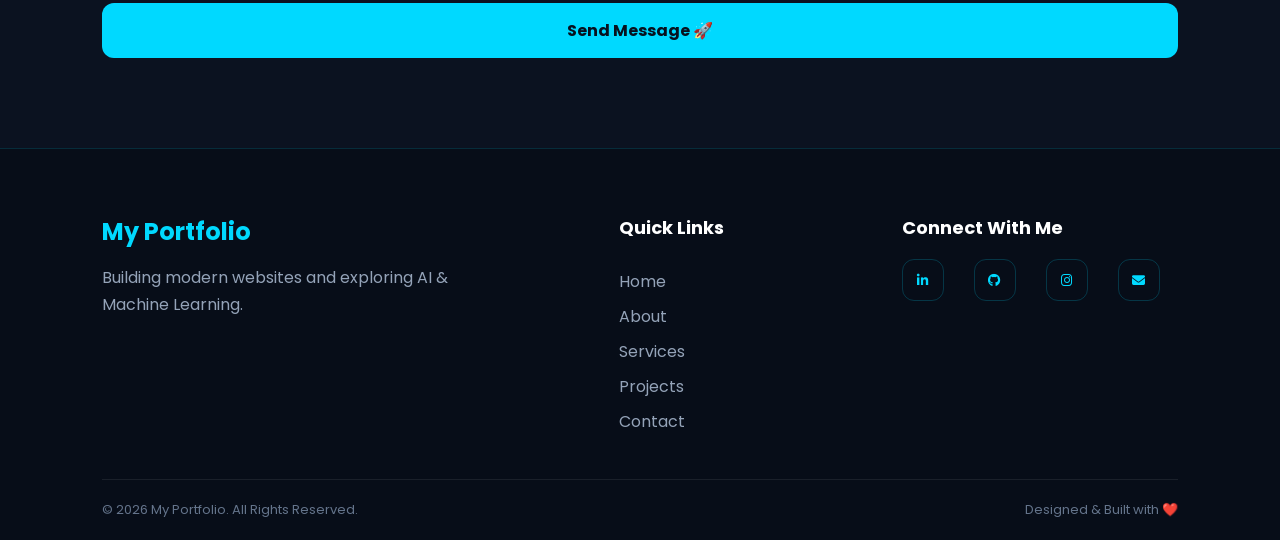
==== commit 2e9c984d: "Fix HTML encoding issues in index.html" ====
--- a/index.html
+++ b/index.html
@@ -22,7 +22,7 @@
         <nav class="navbar">
 
             <div class="logo">
-                <img src="assets/WhatsApp Image 2026-08-02 at 8.41.59 PM (1).jpeg" alt="Logo">
+                <img src="WhatsApp Image 2026-08-02 at 8.41.59 PM (1).jpeg" alt="Logo">
                 <h2>Bhuvaneshwari</h2>
             </div>
 
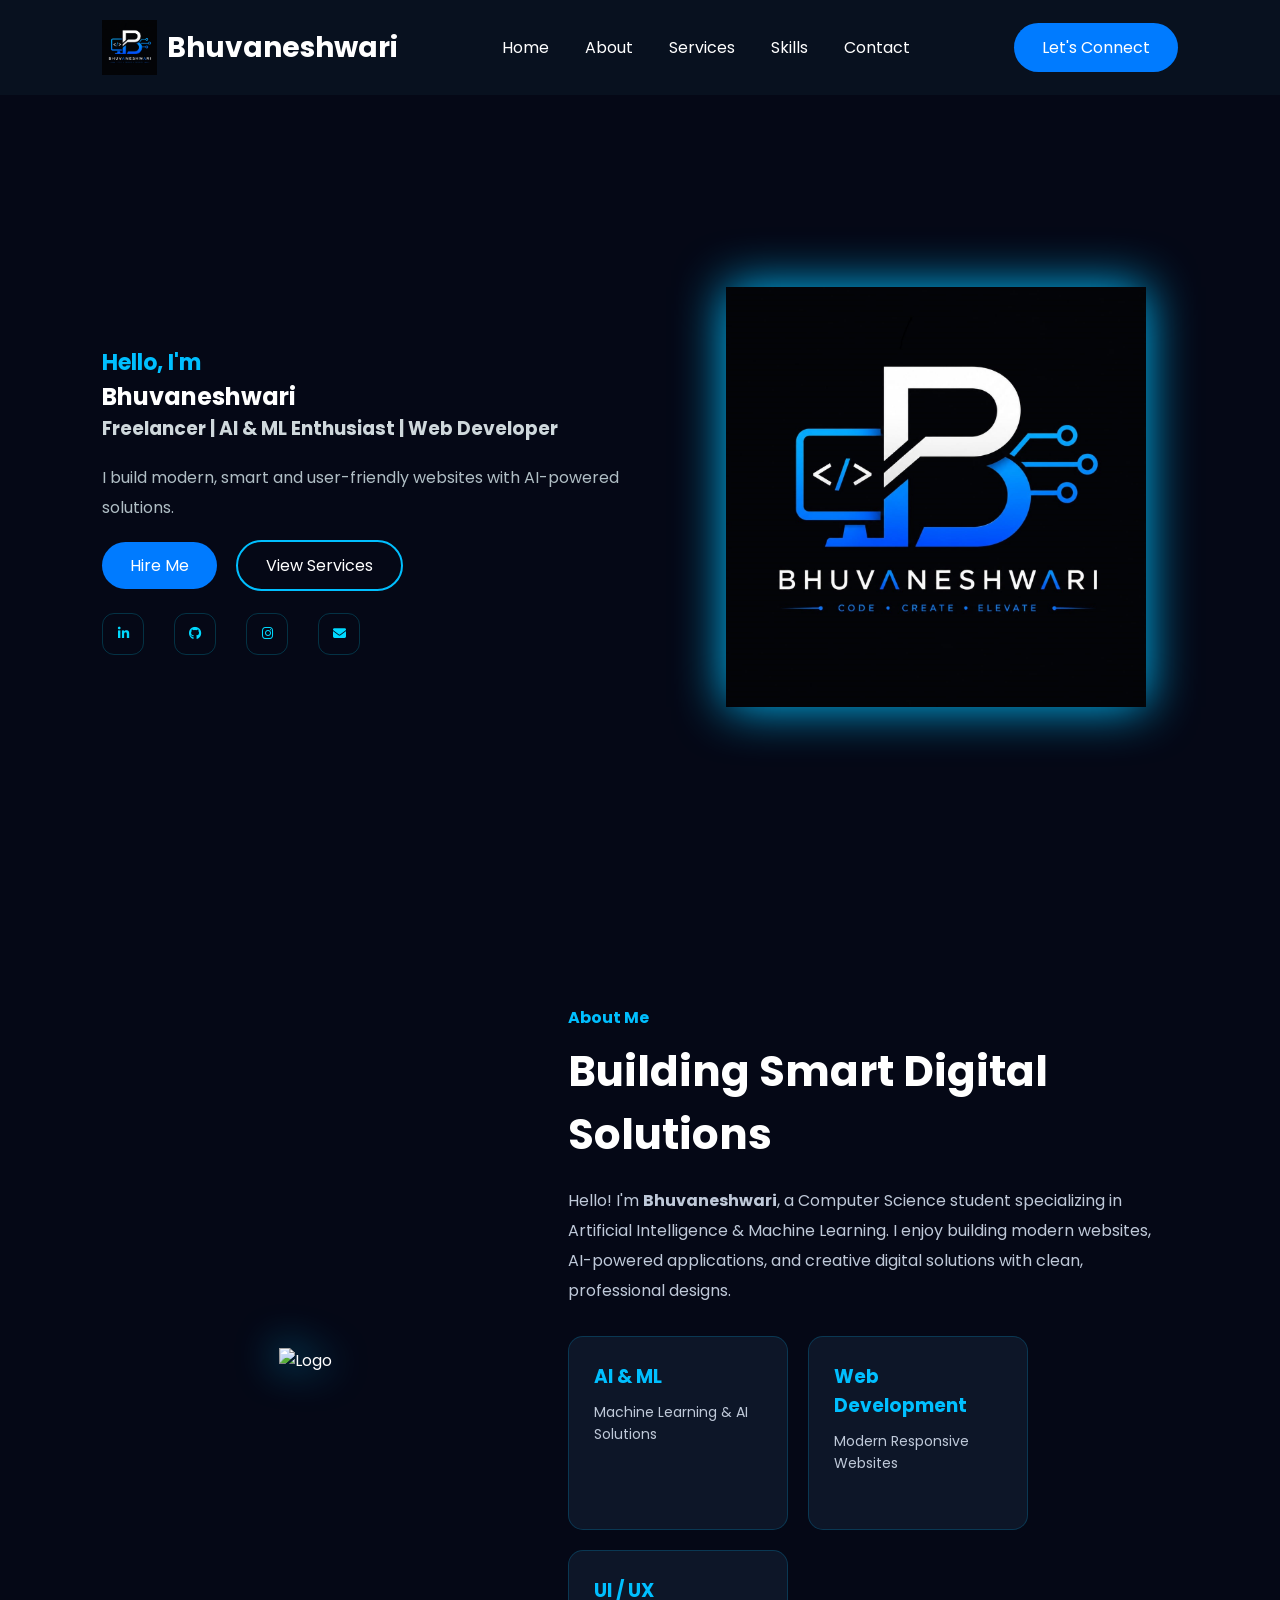
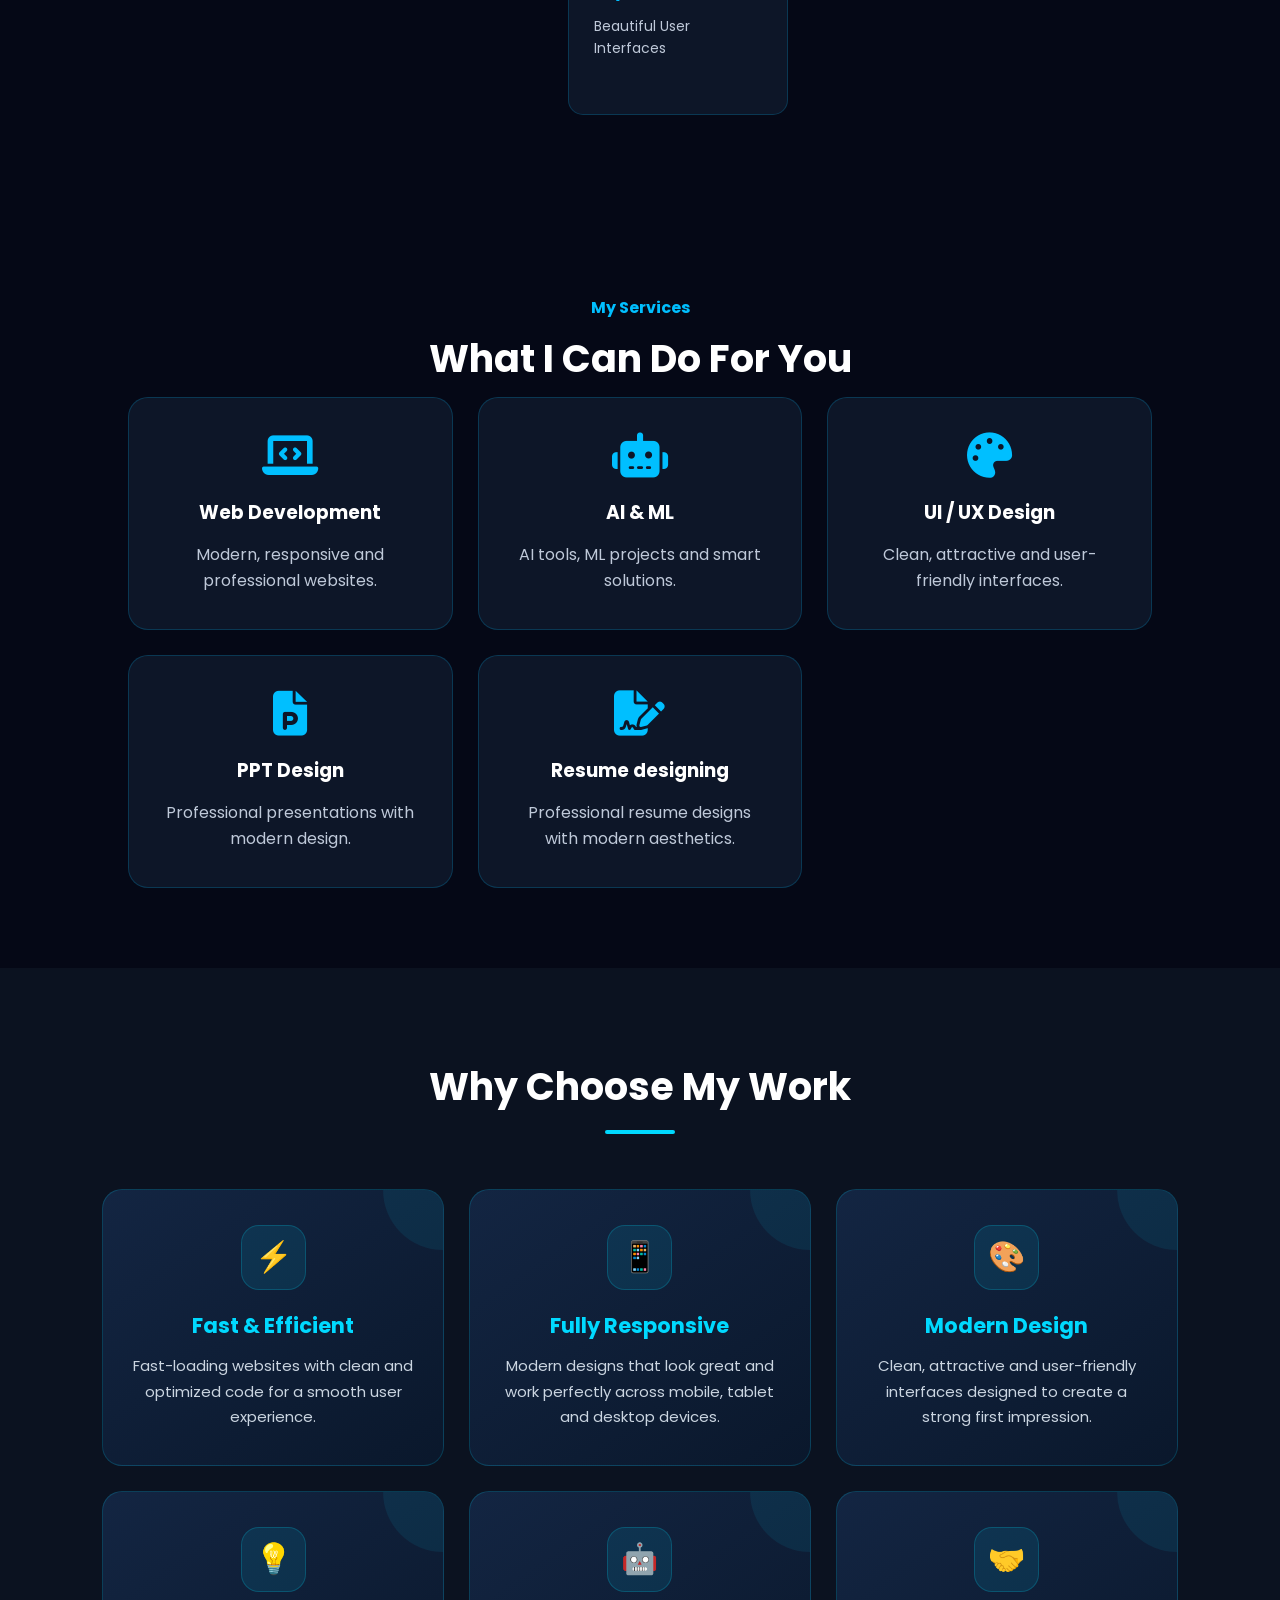
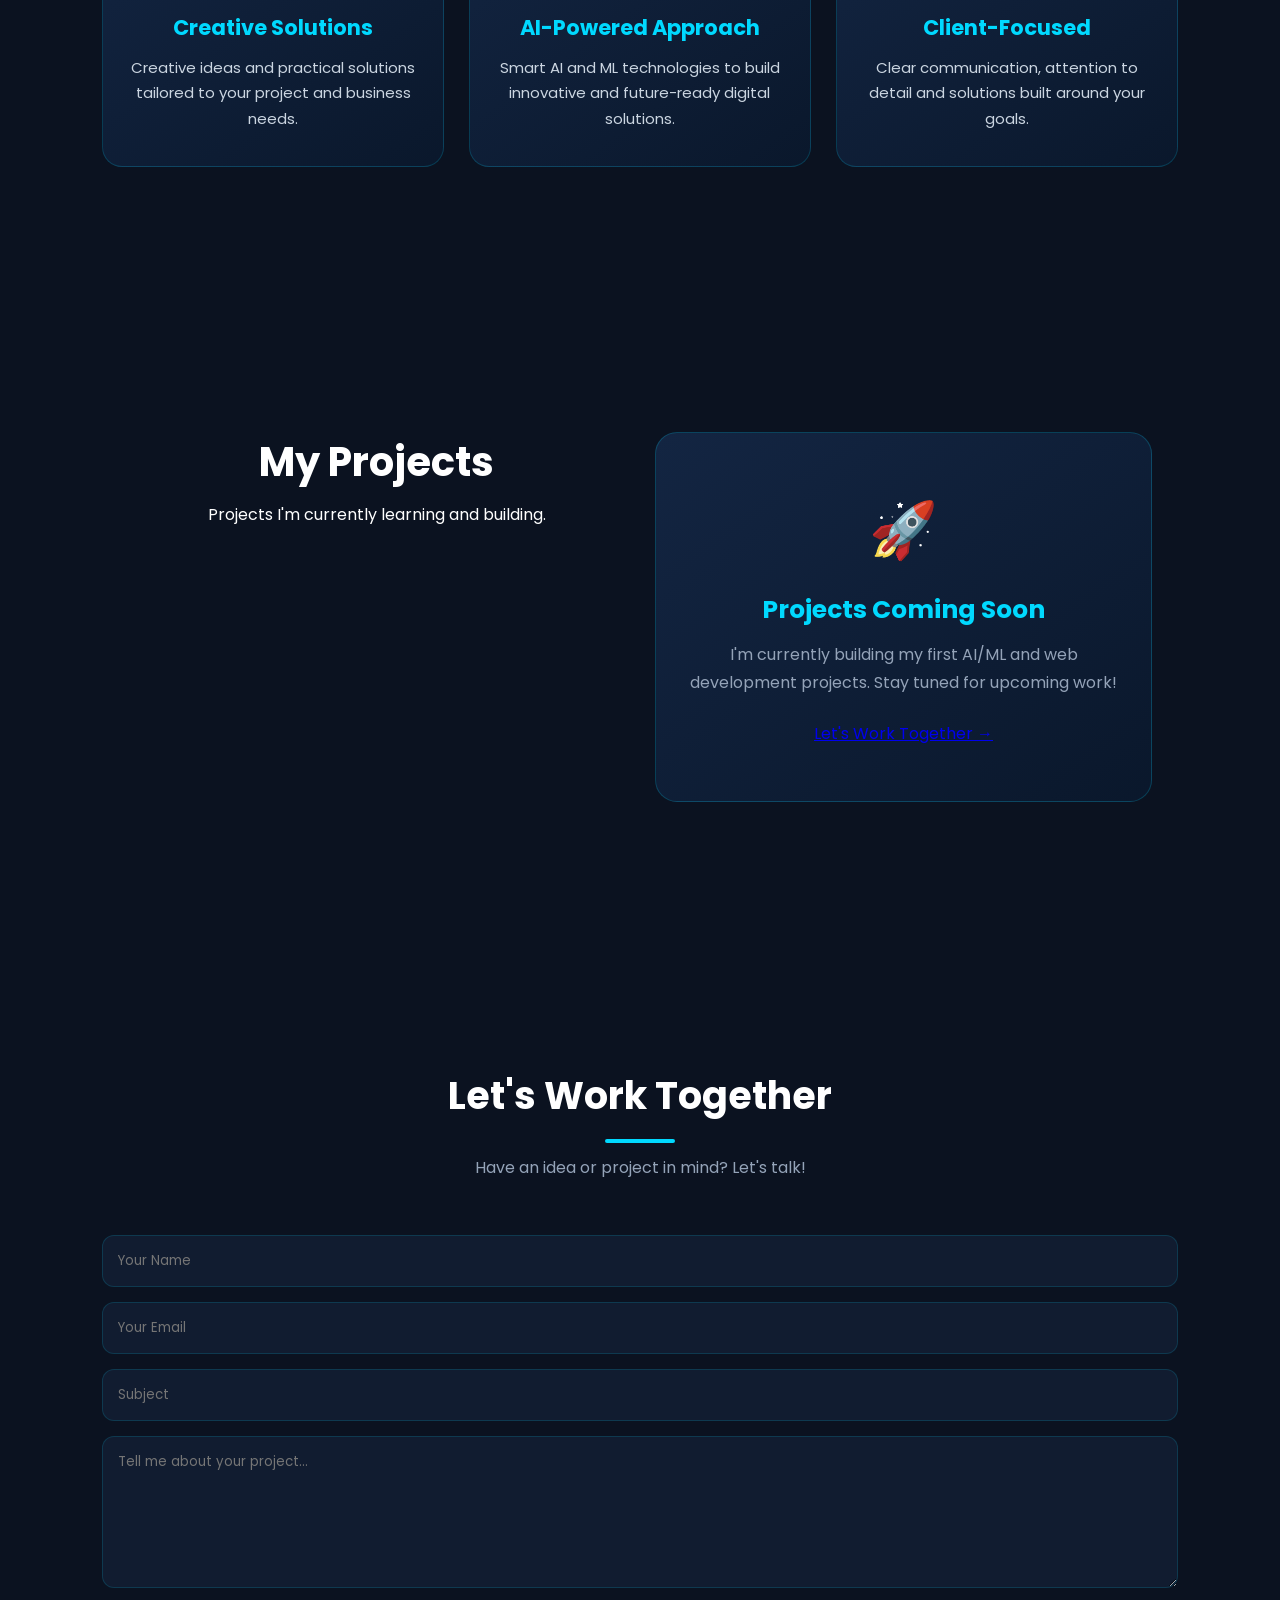
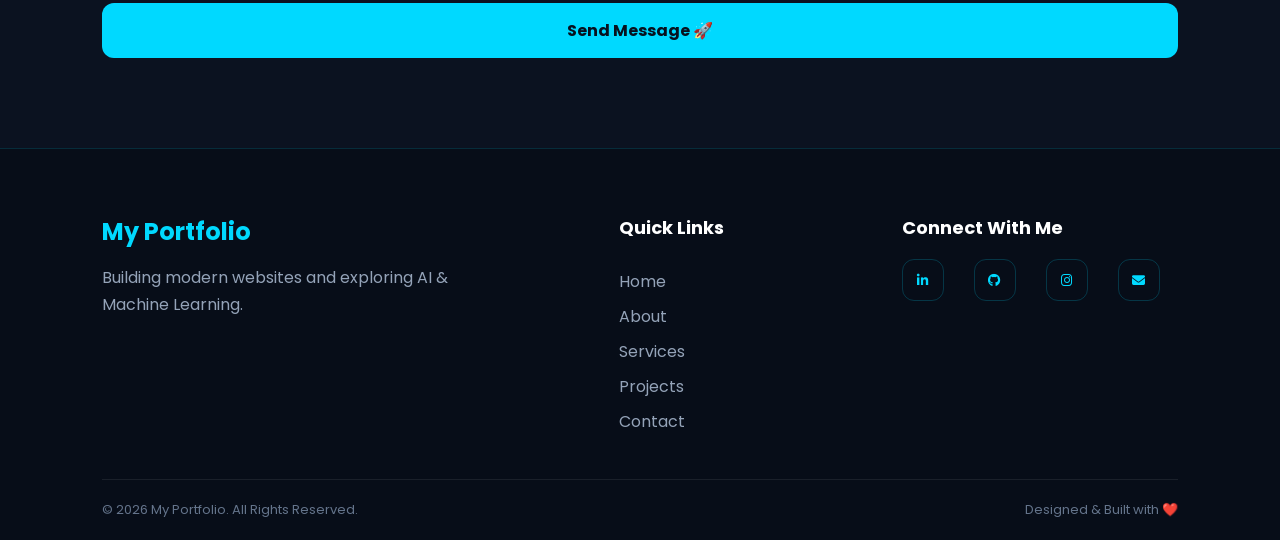
==== commit 9dbf24e1: "Update index.html" ====
--- a/index.html
+++ b/index.html
@@ -96,7 +96,7 @@
         </div>
 
         <div class="hero-image">
-            <img src="assets/WhatsApp Image 2026-08-02 at 8.41.59 PM (1).jpeg" alt="Logo">
+            <img src="WhatsApp Image 2026-08-02 at 8.41.59 PM (1).jpeg" alt="Logo">
         </div>
 
     </section>
@@ -105,7 +105,7 @@
 <section class="about" id="about">
 
     <div class="about-left">
-        <img src="assets/WhatsApp Image 2026-08-08 at 7.50.29 AM.jpeg" alt="Logo">
+        <img src="WhatsApp Image 2026-08-08 at 7.50.29 AM.jpeg" alt="Logo">
     </div>
 
     <div class="about-right">
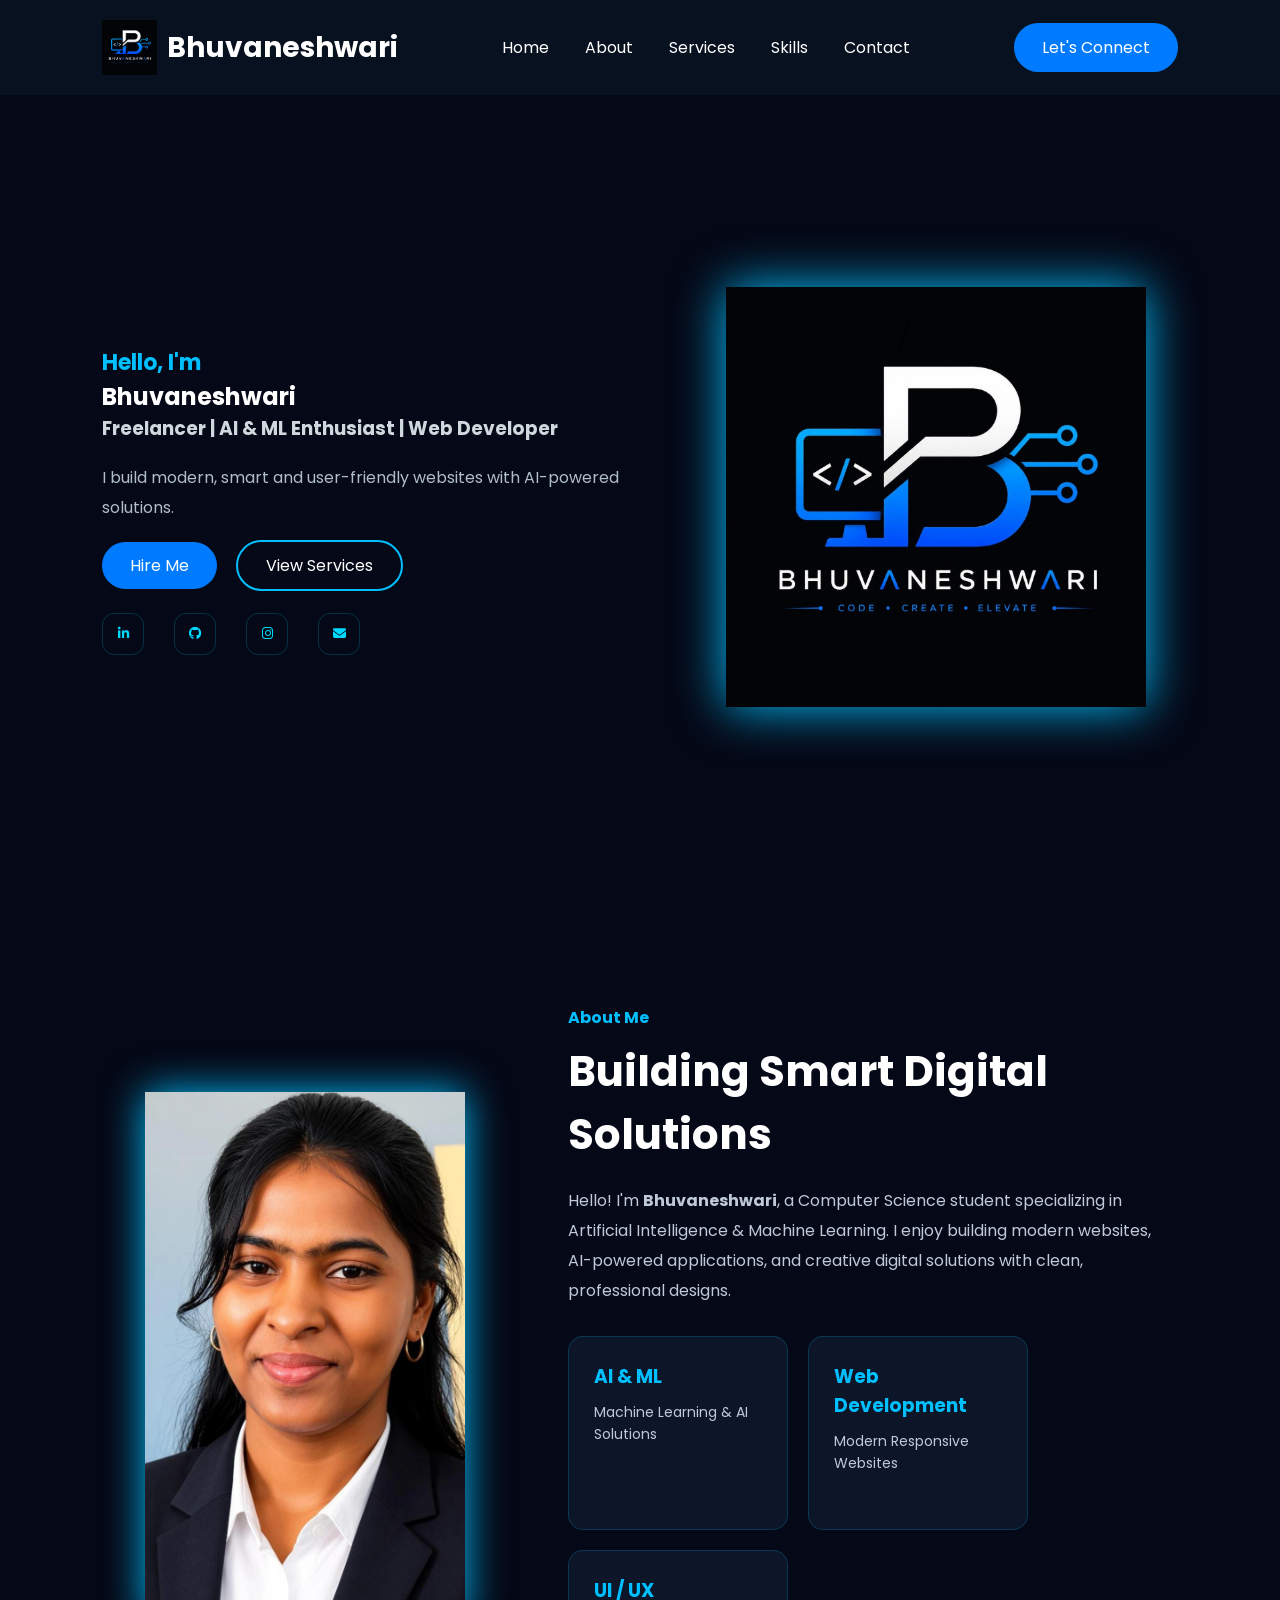
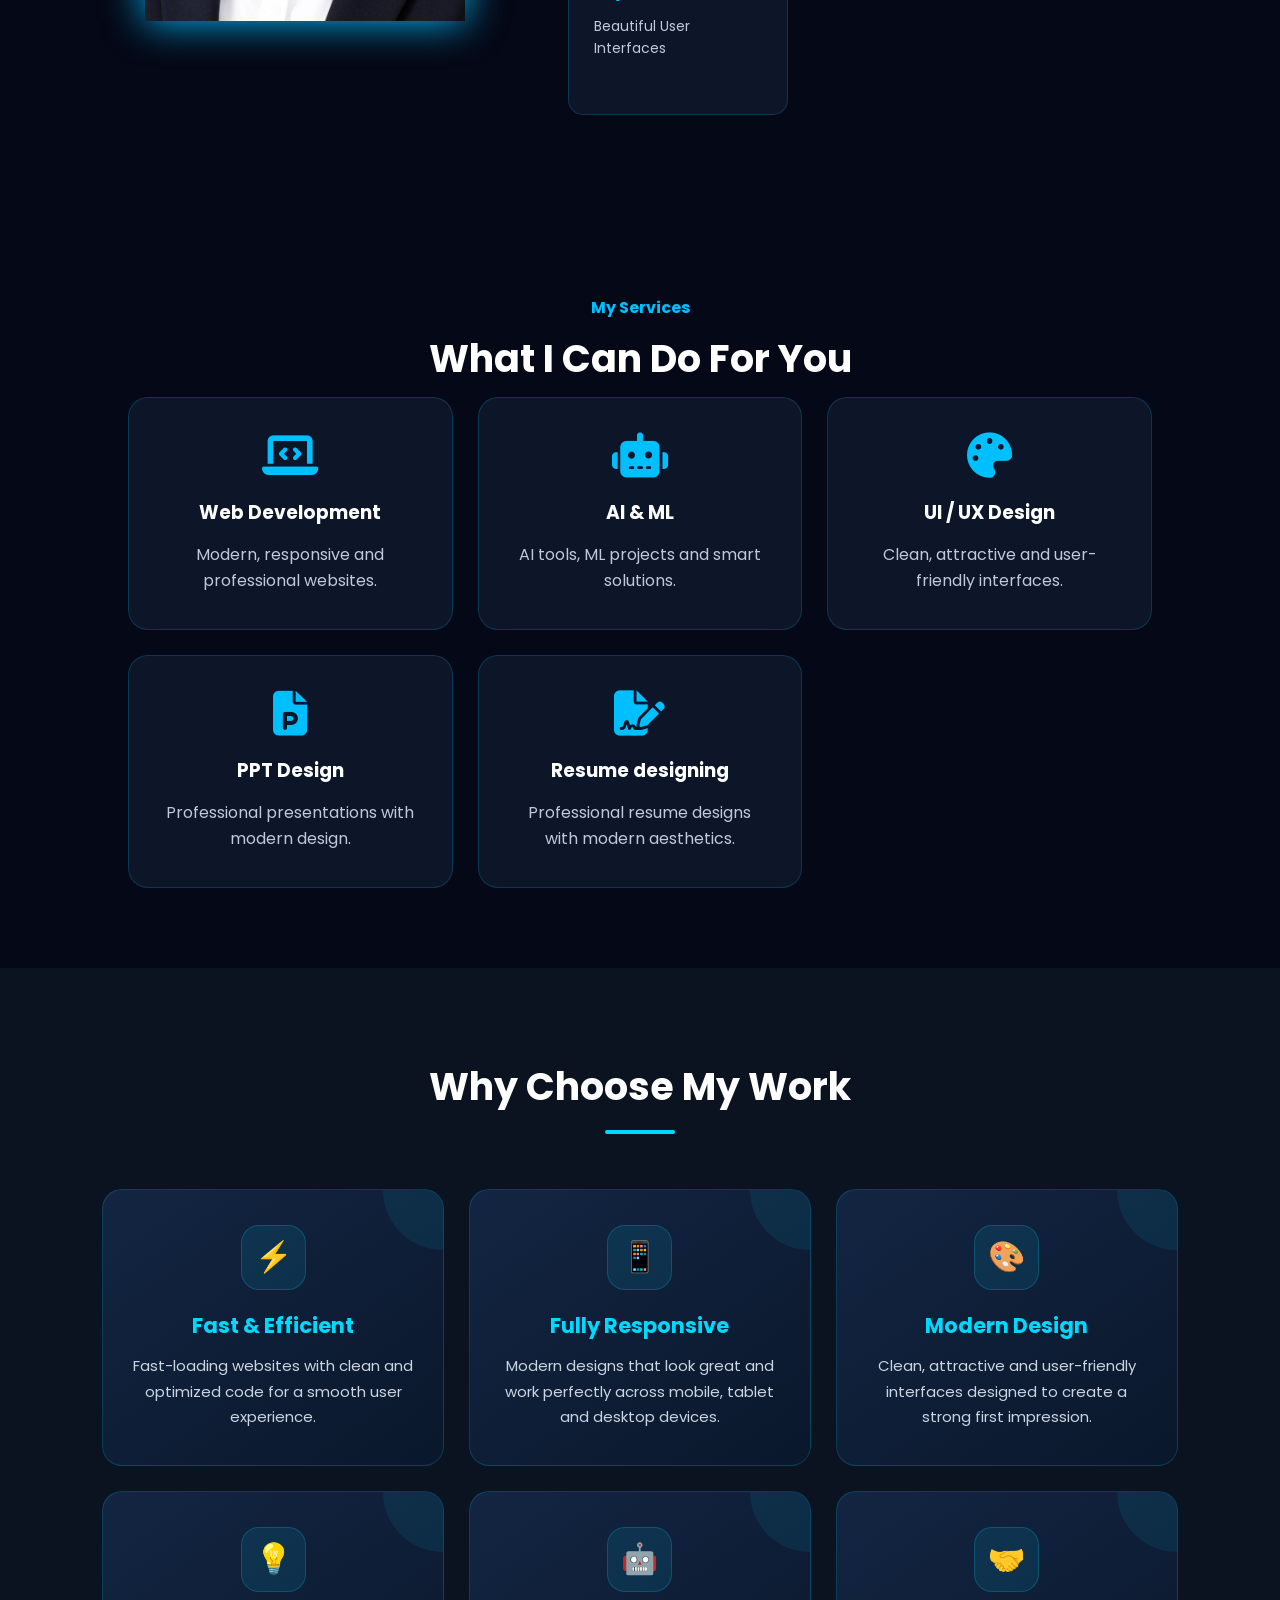
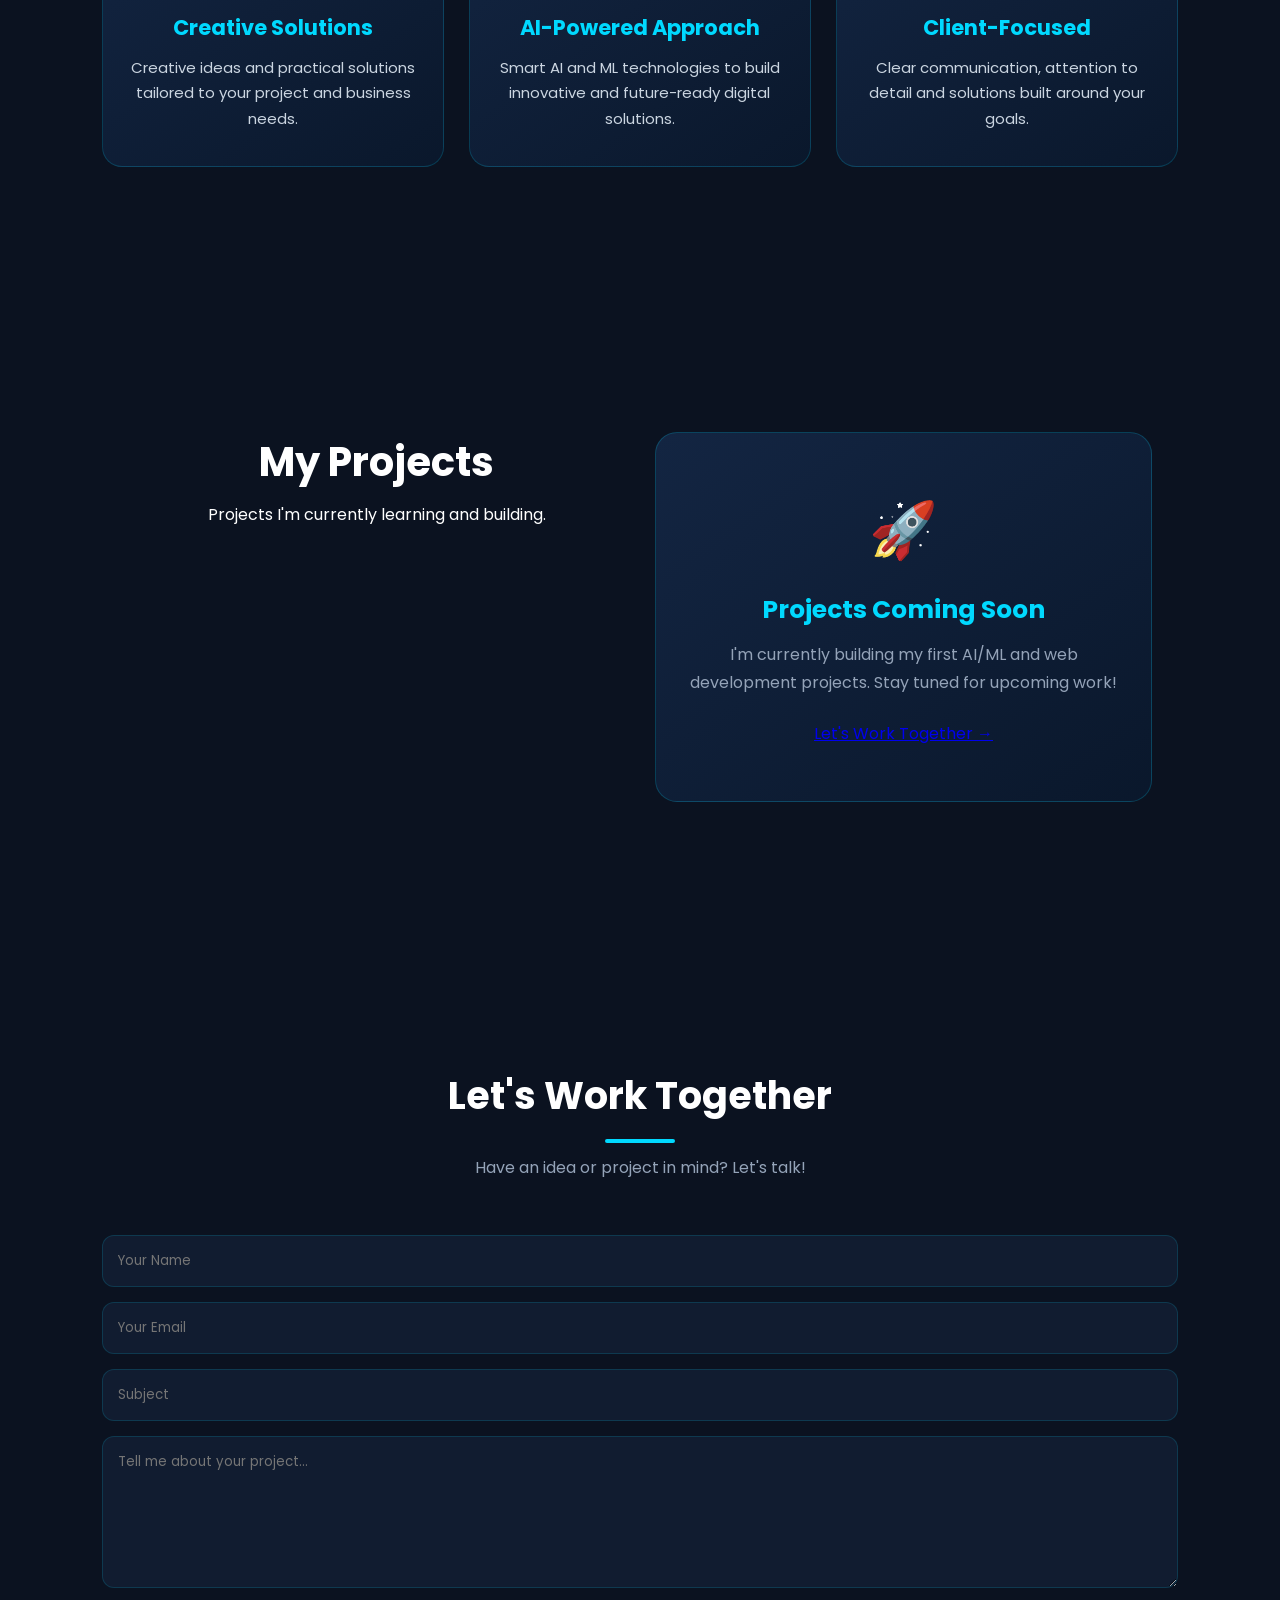
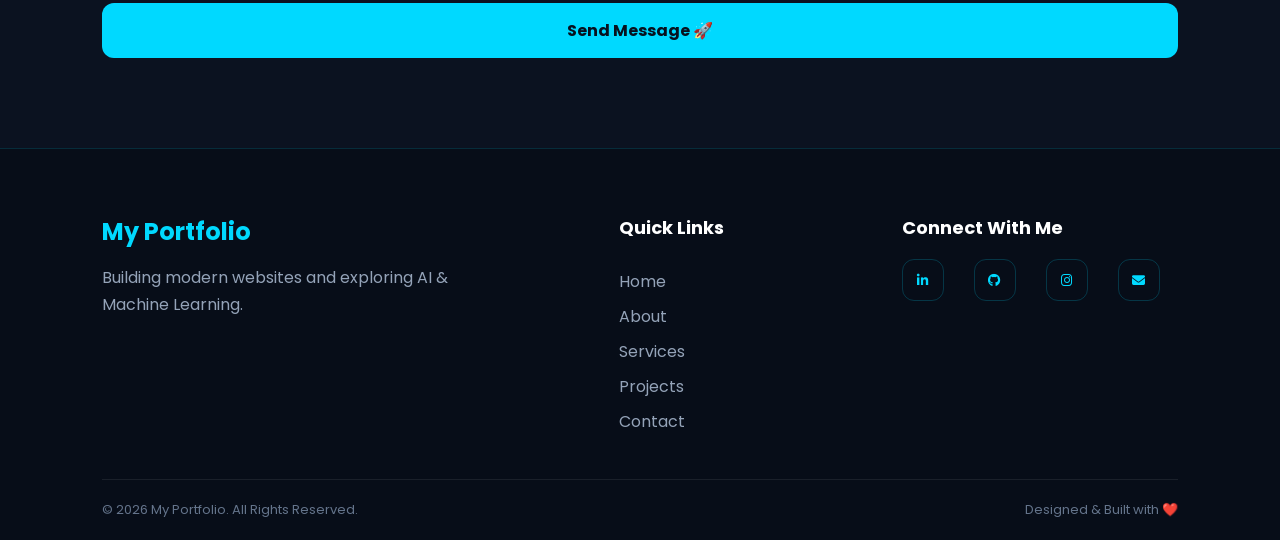
==== commit 87978fb7: "Update index.html" ====
--- a/index.html
+++ b/index.html
@@ -105,7 +105,7 @@
 <section class="about" id="about">
 
     <div class="about-left">
-        <img src="WhatsApp Image 2026-08-08 at 7.50.29 AM.jpeg" alt="Logo">
+        <img src="WhatsApp Image 2026-08-08 at 7.50.29 AM.jpeg">
     </div>
 
     <div class="about-right">
